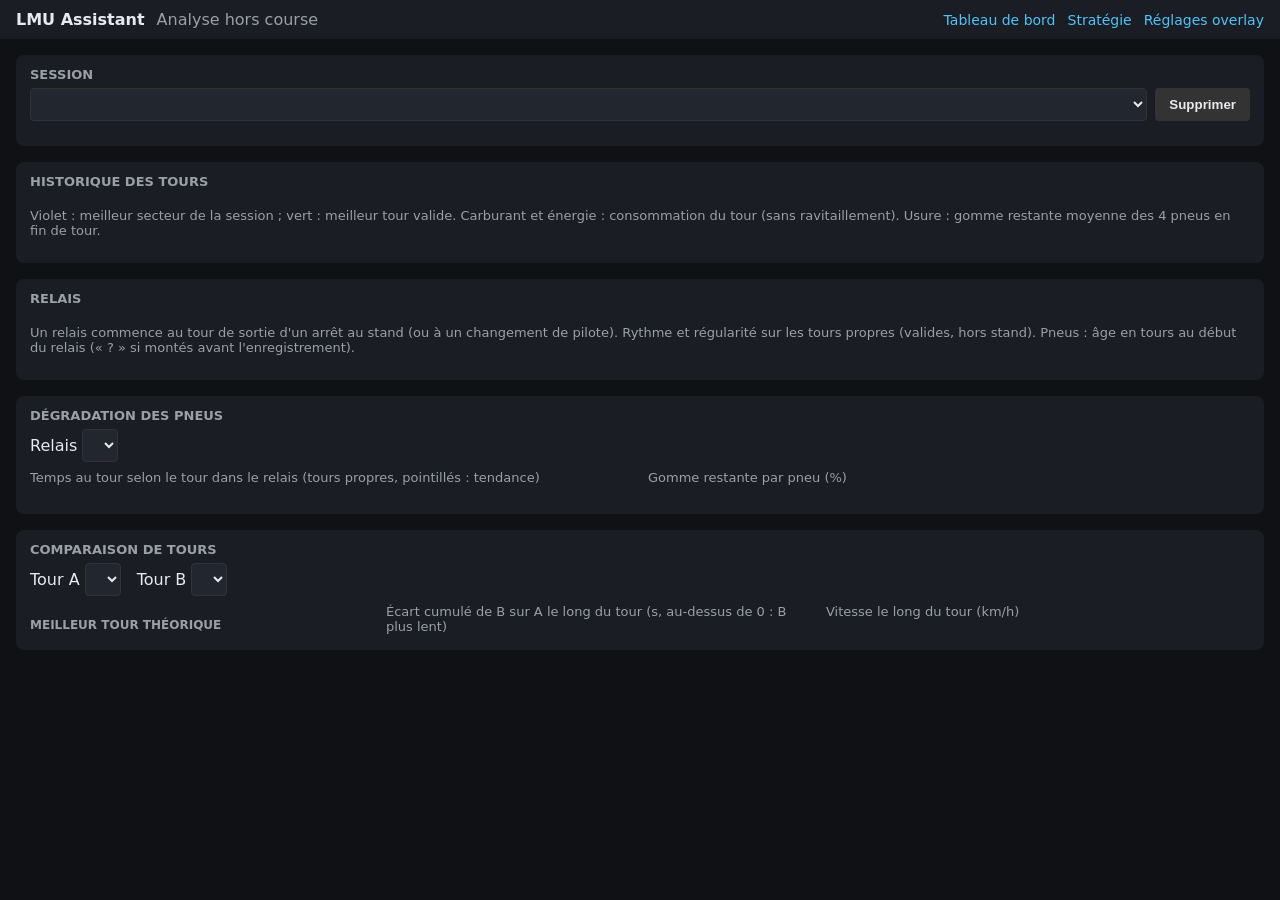
==== web/analyse.html @ f2351f4b "Merge pull request #20 from Lipstone/claude/project-thread-6t1g2f F24 : planificateur de stratégie" ====
<!doctype html>
<html lang="fr">
<head>
  <meta charset="utf-8">
  <meta name="viewport" content="width=device-width, initial-scale=1">
  <title>LMU Assistant : analyse</title>
  <link rel="stylesheet" href="style.css">
</head>
<body>
  <header class="topbar">
    <a href="./" class="brand">LMU Assistant</a>
    <span class="nav-current">Analyse hors course</span>
    <a href="./" class="nav-link">Tableau de bord</a>
    <a href="strategie.html">Stratégie</a>
    <a href="settings.html">Réglages overlay</a>
  </header>

  <main class="analyse">
    <section class="widget">
      <h2>Session</h2>
      <div class="session-pick">
        <select id="sessions"></select>
        <button id="delete" class="secondary" title="Supprimer cette session de l'historique">Supprimer</button>
      </div>
      <p class="hint" id="session-info"></p>
    </section>

    <section class="widget" id="laps-section">
      <h2>Historique des tours</h2>
      <div class="table-wrap"><table class="data" id="laps"></table></div>
      <p class="hint">Violet : meilleur secteur de la session ; vert : meilleur tour valide. Carburant et énergie : consommation du tour (sans ravitaillement). Usure : gomme restante moyenne des 4 pneus en fin de tour.</p>
    </section>

    <section class="widget" id="stints-section">
      <h2>Relais</h2>
      <div class="table-wrap"><table class="data" id="stints"></table></div>
      <p class="hint">Un relais commence au tour de sortie d'un arrêt au stand (ou à un changement de pilote). Rythme et régularité sur les tours propres (valides, hors stand). Pneus : âge en tours au début du relais (« ? » si montés avant l'enregistrement).</p>
    </section>

    <section class="widget" id="deg-section">
      <h2>Dégradation des pneus</h2>
      <div class="chart-pick"><label>Relais <select id="deg-stint"></select></label></div>
      <div class="charts">
        <figure><figcaption>Temps au tour selon le tour dans le relais (tours propres, pointillés : tendance)</figcaption><div class="chart" id="deg-times"></div></figure>
        <figure><figcaption>Gomme restante par pneu (%)</figcaption><div class="chart" id="deg-wear"></div></figure>
      </div>
      <p class="hint" id="deg-summary"></p>
    </section>

    <section class="widget" id="compare-section">
      <h2>Comparaison de tours</h2>
      <div class="chart-pick">
        <label>Tour A <select id="cmp-a"></select></label>
        <label>Tour B <select id="cmp-b"></select></label>
      </div>
      <div class="compare-grid">
        <div>
          <table class="data" id="cmp-sectors"></table>
          <h3 class="sub">Meilleur tour théorique</h3>
          <table class="data" id="cmp-theory"></table>
        </div>
        <figure><figcaption>Écart cumulé de B sur A le long du tour (s, au-dessus de 0 : B plus lent)</figcaption><div class="chart" id="cmp-delta"></div></figure>
        <figure><figcaption>Vitesse le long du tour (km/h)</figcaption><div class="chart" id="cmp-speed"></div></figure>
      </div>
    </section>
  </main>

  <script src="analyse.js"></script>
</body>
</html>
---- web/style.css ----
:root {
  --bg: #0f1115;
  --panel: #1a1d24;
  --text: #e8eaed;
  --muted: #9aa0a6;
  --accent: #4fc3f7;
  --ok: #66bb6a;
  --warn: #ffb74d;
  --bad: #ef5350;
}
* { box-sizing: border-box; }
body { margin: 0; font-family: system-ui, sans-serif; background: var(--bg); color: var(--text); }
.topbar { display: flex; gap: 12px; align-items: center; padding: 10px 16px; background: var(--panel); }
.status { font-size: 12px; padding: 2px 8px; border-radius: 10px; background: var(--warn); color: #000; }
.status.on { background: var(--ok); }
[hidden] { display: none !important; }
.topbar { flex-wrap: wrap; }
.topbar a { color: var(--text); text-decoration: none; }
.topbar .nav-link { margin-left: auto; font-size: 14px; color: var(--accent); }
.topbar .nav-link ~ a { font-size: 14px; color: var(--accent); }
.nav-current { color: var(--muted); }
.widgets { display: grid; grid-template-columns: repeat(auto-fill, minmax(220px, 1fr)); gap: 12px; padding: 16px; }
.widget { background: var(--panel); border-radius: 8px; padding: 12px 14px; }
.widget h2 { margin: 0 0 6px; font-size: 13px; font-weight: 600; color: var(--muted); text-transform: uppercase; }
.big { font-size: 32px; font-variant-numeric: tabular-nums; }
dl { display: grid; grid-template-columns: auto 1fr; gap: 2px 10px; margin: 8px 0 0; font-variant-numeric: tabular-nums; }
dt { color: var(--muted); }
dd { margin: 0; text-align: right; }
dt, dd { white-space: nowrap; }
.bar { height: 6px; background: #333; border-radius: 3px; margin-top: 8px; overflow: hidden; }
.bar > div { height: 100%; width: 0; background: var(--accent); }
.bar > div.alert { background: var(--warn); }
dd.alert { color: var(--warn); font-weight: 600; }
dd.good { color: var(--ok); }
.faster { color: var(--ok); }
.slower { color: var(--bad); }
.big.delta { font-size: 40px; font-weight: 600; text-align: center; }
.delta-bar { position: relative; height: 6px; background: #333; border-radius: 3px; margin-top: 6px; overflow: hidden; }
.delta-bar::after { content: ""; position: absolute; left: 50%; top: 0; bottom: 0; width: 1px; background: var(--muted); }
.delta-bar > div { position: absolute; top: 0; bottom: 0; left: 50%; width: 0; }
.delta-bar > div.faster { background: var(--ok); }
.delta-bar > div.slower { background: var(--bad); }
.laps { width: 100%; border-collapse: collapse; margin-top: 8px; font-variant-numeric: tabular-nums; font-size: 13px; }
.laps td { padding: 1px 0; border-top: 1px solid #2a2e36; white-space: nowrap; }
.laps td:nth-child(1) { color: var(--muted); }
.laps td:nth-child(2) { text-align: center; }
.laps td:nth-child(3) { text-align: right; color: var(--muted); }
.laps td.faster { color: var(--ok); }
.laps tr.excluded td:nth-child(2) { color: var(--muted); text-decoration: line-through; }
.tyres { display: grid; grid-template-columns: 1fr 1fr; gap: 6px; font-variant-numeric: tabular-nums; }
.tyre { background: #22262e; border-radius: 4px; padding: 4px 6px; }
.wheel-name { display: block; font-size: 11px; color: var(--muted); }
.tyre.right .wheel-name { text-align: right; }
.temps { display: grid; grid-template-columns: repeat(3, 1fr); gap: 2px; font-size: 16px; text-align: center; }
.temps span { border-radius: 3px; padding: 2px 0; color: #000; font-weight: 600; }
.temps .cold { background: #4fc3f7; }
.temps .ideal { background: var(--ok); }
.temps .warm { background: var(--warn); }
.temps .hot { background: var(--bad); }
.tyre-info { display: flex; justify-content: space-between; margin-top: 3px; font-size: 13px; }
.tyre-info .alert { color: var(--warn); font-weight: 600; }

.brakes { display: grid; grid-template-columns: 1fr 1fr; gap: 6px; font-variant-numeric: tabular-nums; }
.brake { background: #22262e; border-radius: 4px; padding: 4px 6px; display: flex; flex-direction: column; }
.brake.right { align-items: flex-end; }
.brake-temp { font-size: 22px; font-weight: 600; }
.brake-temp.cold { color: #4fc3f7; }
.brake-temp.ideal { color: var(--ok); }
.brake-temp.warm { color: var(--warn); }
.brake-temp.hot { color: var(--bad); }
.brake-peak { font-size: 12px; color: var(--muted); }
.brake-alert { margin-top: 6px; padding: 3px 6px; border-radius: 4px; background: var(--bad); color: #fff; font-weight: 600;
  font-size: 13px; text-align: center; animation: blink 1s steps(2, start) infinite; }
@keyframes blink { to { visibility: hidden; } }

.relative { width: 100%; border-collapse: collapse; font-variant-numeric: tabular-nums; font-size: 14px; }
.relative td { padding: 2px 3px; white-space: nowrap; border-top: 1px solid #2a2e36; }
.relative tr:first-child td { border-top: 0; }
.relative .class-pos { display: inline-block; min-width: 30px; padding: 0 3px; border-radius: 3px; color: #fff;
  font-size: 12px; font-weight: 600; text-align: center; }
.relative .num { color: var(--muted); font-size: 12px; }
.relative .driver { max-width: 130px; overflow: hidden; text-overflow: ellipsis; width: 100%; }
.relative .gap, .relative .laps-diff { text-align: right; }
.relative .laps-diff { font-size: 12px; font-weight: 600; }
.relative tr.me td { background: #2c3340; font-weight: 600; }
.relative tr.lap-up .driver, .relative tr.lap-up .laps-diff { color: var(--warn); }
.relative tr.lap-down .driver, .relative tr.lap-down .laps-diff { color: var(--accent); }
.relative tr.other-class .driver { opacity: 0.75; }
.standings { width: 100%; border-collapse: collapse; font-variant-numeric: tabular-nums; font-size: 13px; }
.standings td { padding: 1px 3px; white-space: nowrap; }
.standings .class-head td { padding-top: 5px; font-size: 12px; font-weight: 600; color: var(--muted); text-transform: uppercase; }
.standings tr.class-head:first-child td { padding-top: 0; }
.standings .class-dot { display: inline-block; width: 8px; height: 8px; border-radius: 2px; margin-right: 5px; }
.standings .muted { font-weight: 400; }
.standings .cpos { color: var(--muted); }
.standings .num { color: var(--muted); font-size: 12px; }
.standings .driver { max-width: 120px; overflow: hidden; text-overflow: ellipsis; width: 100%; }
.standings .gap, .standings .last { text-align: right; }
.standings .last { color: var(--muted); font-size: 12px; }
.standings tr.me td { background: #2c3340; font-weight: 600; }
.standings tr.skip td { text-align: center; color: var(--muted); line-height: 8px; font-size: 11px; }
.pit-sub { font-size: 12px; color: var(--muted); }
.big.alert { color: var(--warn); }
.relative .pit, .standings .pit { font-size: 10px; padding: 0 3px; border-radius: 3px; background: var(--muted); color: #000; font-weight: 600; }

.flag { margin-top: 6px; padding: 3px 6px; border-radius: 4px; font-weight: 600; font-size: 13px; text-align: center; background: #333; }
.flag.green { background: var(--ok); color: #000; }
.flag.yellow, .flag.fcy { background: #fdd835; color: #000; }
.flag.fcy { animation: blink 1s steps(2, start) infinite; }
.flag.blue { background: #1e88e5; color: #fff; }
.flag.red { background: var(--bad); color: #fff; }
.flag.checkered { background: repeating-conic-gradient(#fff 0 25%, #000 0 50%) 0 0 / 12px 12px; color: #000; text-shadow: 0 0 3px #fff, 0 0 3px #fff; }

.car-damage { display: grid; grid-template-columns: 1fr 2fr 1fr; grid-template-rows: 22px 34px 22px; gap: 3px; width: 140px; margin: 2px auto 0; }
.car-damage .zone { border-radius: 3px; background: #3a3f48; }
.car-damage .zone.z1 { background: var(--warn); }
.car-damage .zone.z2 { background: var(--bad); }
.car-damage .zone-center { display: flex; align-items: center; justify-content: center; font-weight: 600; font-variant-numeric: tabular-nums; }
.car-damage .zone-center.hit { color: var(--warn); }

.inputs { display: flex; gap: 8px; align-items: stretch; }
.inputs canvas { flex: 1; min-width: 0; width: 100%; height: 70px; background: #22262e; border-radius: 4px; }
.pedals { display: flex; gap: 4px; }
.pedal { display: flex; flex-direction: column; align-items: center; width: 22px; font-size: 11px; color: var(--muted); font-variant-numeric: tabular-nums; }
.pedal-bar { position: relative; flex: 1; width: 12px; background: #333; border-radius: 3px; overflow: hidden; }
.pedal-bar > div { position: absolute; bottom: 0; left: 0; right: 0; height: 0; }
.pedal-bar .thr { background: var(--ok); }
.pedal-bar .brk { background: var(--bad); }
.pedal-bar .clu { background: var(--accent); }
.steer-row { display: flex; gap: 6px; align-items: center; margin-top: 6px; font-size: 13px; font-variant-numeric: tabular-nums; }
.steer { position: relative; flex: 1; height: 8px; background: #333; border-radius: 4px; overflow: hidden; }
.steer::after { content: ""; position: absolute; left: 50%; top: 0; bottom: 0; width: 1px; background: var(--muted); }
.steer > div { position: absolute; top: 0; bottom: 0; left: 50%; width: 0; background: #fdd835; }
#inp-steer-v { min-width: 42px; text-align: right; }
.aid { font-size: 11px; font-weight: 600; padding: 0 4px; border-radius: 3px; background: #333; color: var(--muted); }
.aid.on { background: #fdd835; color: #000; }

/* Mode overlay : fond transparent, widgets compacts et semi-opaques */
body.overlay { background: transparent; overflow: hidden; }
body.overlay .topbar { display: none; }
body.overlay .widgets { display: block; position: relative; width: 100vw; height: 100vh; padding: 0; overflow: hidden; }
body.overlay .widget { position: absolute; left: 0; top: 0; width: 180px; transform-origin: top left; background: rgba(15, 17, 21, var(--bg-alpha, 0.75)); padding: 8px 10px; }
body.overlay .big { font-size: 24px; }
body.overlay dl { font-size: 14px; }
body.overlay .widget[data-widget="fuel"], body.overlay .widget[data-widget="delta"], body.overlay .widget[data-widget="brakes"] { width: 200px; }
body.overlay .widget[data-widget="lap"], body.overlay .widget[data-widget="tyres"] { width: 220px; }
body.overlay .widget[data-widget="pit"] { width: 250px; }
body.overlay .widget[data-widget="session"], body.overlay .widget[data-widget="damage"] { width: 230px; }
body.overlay .widget[data-widget="stint"] { width: 240px; }
body.overlay .widget[data-widget="relative"], body.overlay .widget[data-widget="standings"], body.overlay .widget[data-widget="inputs"] { width: 300px; }
body.overlay .big.delta { font-size: 34px; } /* plus de lignes et des valeurs plus longues */

/* Mode placement (fenêtre d'un widget) : cadre, curseur de déplacement, poignée d'agrandissement */
.grip { display: none; }
body.placing .widget { outline: 2px dashed var(--accent); outline-offset: -2px; cursor: move; user-select: none; }
body.placing .grip { display: block; position: absolute; right: 0; bottom: 0; width: 16px; height: 16px; cursor: nwse-resize;
  background: linear-gradient(135deg, transparent 50%, var(--accent) 50%); border-bottom-right-radius: 8px; touch-action: none; }

/* Page de réglages */
.settings { max-width: 900px; padding: 16px; display: grid; gap: 16px; }
.settings .widget table { width: 100%; border-collapse: collapse; }
.settings th { text-align: left; color: var(--muted); font-weight: 500; font-size: 13px; padding: 4px; }
.settings td { padding: 4px; }
.settings input[type="number"], .settings input[type="text"], .settings select { width: 100%; max-width: 110px; background: #22262e; color: var(--text); border: 1px solid #333; border-radius: 4px; padding: 4px 6px; }
.settings select { width: auto; max-width: none; }
.settings input#inputs-trace, .settings input#laptime-avg-laps, .settings input#tyre-temp-min, .settings input#tyre-temp-max, .settings input#brake-overheat, .settings input#pit-loss { width: 70px; }
.settings label { display: inline-flex; gap: 6px; align-items: center; margin: 4px 16px 4px 0; }
.settings button { background: var(--accent); color: #000; border: 0; border-radius: 4px; padding: 8px 16px; font-weight: 600; cursor: pointer; }
.settings .actions { display: flex; gap: 12px; align-items: center; }
.settings .hint { color: var(--muted); font-size: 13px; margin: 6px 0 0; }
.settings .error { color: var(--warn); }
.preview-wrap { overflow: auto; }
.preview-box { overflow: hidden; margin-top: 8px; }
.preview { transform-origin: top left; display: block; border: 1px dashed #555; background: repeating-conic-gradient(#2a2e36 0 25%, #20232a 0 50%) 0 0 / 20px 20px; }

/* Page Analyse (hors course) */
.analyse { padding: 16px; display: grid; gap: 16px; max-width: 1400px; }
.session-pick { display: flex; gap: 8px; flex-wrap: wrap; }
.session-pick select { flex: 1; min-width: 0; max-width: 100%; }
.analyse select, .analyse input { background: #22262e; color: var(--text); border: 1px solid #333; border-radius: 4px; padding: 5px 7px; font: inherit; }
.analyse button { background: var(--accent); color: #000; border: 0; border-radius: 4px; padding: 6px 14px; font-weight: 600; cursor: pointer; }
.analyse button.secondary { background: #333; color: var(--text); }
.analyse button:disabled { opacity: 0.5; cursor: default; }
.table-wrap { overflow-x: auto; }
.data { width: 100%; border-collapse: collapse; font-variant-numeric: tabular-nums; font-size: 13px; }
.data th { text-align: right; color: var(--muted); font-weight: 500; padding: 4px 6px; border-bottom: 1px solid #333; white-space: nowrap; }
.data td { text-align: right; padding: 3px 6px; border-top: 1px solid #2a2e36; white-space: nowrap; }
.data th:first-child, .data td:first-child { text-align: left; }
.data td.purple { color: #ce93d8; font-weight: 600; }
.data td.faster { color: var(--ok); font-weight: 600; }
.data tr.excluded td { color: var(--muted); }
.data td.muted { color: var(--muted); text-align: left; }
.data .tags { text-align: left; }
.data .tags span { display: inline-block; margin-right: 3px; padding: 0 4px; border-radius: 3px; background: #333; color: var(--text); font-size: 11px; }
.topbar .brand { font-weight: 700; }
.data i.dot, .legend i, .tip i { display: inline-block; width: 9px; height: 9px; border-radius: 2px; margin-right: 5px; }
.charts { display: grid; grid-template-columns: repeat(auto-fit, minmax(340px, 1fr)); gap: 16px; }
.charts figure { margin: 0; min-width: 0; }
.charts figcaption { color: var(--muted); font-size: 13px; margin-bottom: 4px; }
.chart svg { display: block; width: 100%; height: auto; }
.chart .grid { stroke: #2a2e36; stroke-width: 1; }
.chart .tick { fill: var(--muted); font-size: 11px; font-variant-numeric: tabular-nums; }
.chart .cross { stroke: var(--muted); stroke-width: 1; }
.chart .tip { position: absolute; pointer-events: none; background: #0f1115; border: 1px solid #333; border-radius: 4px; padding: 5px 8px; font-size: 12px; white-space: nowrap; font-variant-numeric: tabular-nums; }
.chart .tip span { float: right; margin-left: 12px; }
.legend { display: flex; flex-wrap: wrap; gap: 4px 14px; font-size: 12px; color: var(--muted); margin-top: 4px; }
.chart-pick { margin-bottom: 8px; display: flex; gap: 16px; flex-wrap: wrap; }
.compare-grid { display: grid; grid-template-columns: minmax(260px, 340px) 1fr 1fr; gap: 16px; align-items: start; }
.compare-grid figure { margin: 0; min-width: 0; }
.compare-grid figcaption { color: var(--muted); font-size: 13px; margin-bottom: 4px; }
@media (max-width: 1100px) { .compare-grid { grid-template-columns: 1fr; } }
.sub { margin: 14px 0 4px; font-size: 12px; font-weight: 600; color: var(--muted); text-transform: uppercase; }
.data td.slower { color: var(--bad); }

/* Page Stratégie (F24) */
.strategy-form { display: grid; grid-template-columns: repeat(auto-fit, minmax(300px, 1fr)); gap: 12px; }
.strategy-form fieldset { border: 1px solid #2a2e36; border-radius: 6px; margin: 0; padding: 8px 12px; display: flex; flex-direction: column; gap: 6px; }
.strategy-form legend { color: var(--muted); font-size: 12px; text-transform: uppercase; padding: 0 4px; }
.strategy-form label { display: flex; gap: 6px; align-items: center; flex-wrap: wrap; }
.strategy-form input[type="number"] { width: 80px; }
.strategy-form .actions { grid-column: 1 / -1; display: flex; gap: 12px; align-items: center; flex-wrap: wrap; }
.analyse .error { color: var(--warn); }
.scenarios { display: grid; grid-template-columns: repeat(auto-fit, minmax(240px, 1fr)); gap: 12px; }
.scenario { text-align: left; background: #22262e !important; color: var(--text) !important; border: 2px solid transparent !important;
  border-radius: 8px !important; padding: 10px 12px !important; font-weight: 400 !important; cursor: pointer; }
.scenario.selected { border-color: var(--accent) !important; }
.scenario h3 { margin: 0; font-size: 15px; }
.scenario .hint { margin: 2px 0 6px; }
.badge { font-size: 11px; padding: 1px 6px; border-radius: 3px; background: var(--ok); color: #000; vertical-align: middle; }

/* Page Connexion (tablette / téléphone) */
.connect { display: grid; grid-template-columns: repeat(auto-fit, minmax(260px, 1fr)); gap: 12px; padding: 16px; max-width: 760px; margin: 0 auto; }
.qr { display: block; width: 100%; max-width: 280px; height: auto; aspect-ratio: 1; margin: 8px auto; background: #fff; border-radius: 6px; }
.urls { list-style: none; padding: 0; margin: 8px 0; font-size: 18px; word-break: break-all; }
.urls li { padding: 6px 8px; border-radius: 4px; }
.urls li.selected { background: #22262e; }
.urls a { color: var(--accent); }
.hint { color: var(--muted); font-size: 13px; }

/* Téléphone : marges et chiffres un peu plus compacts */
@media (max-width: 480px) {
  .topbar { padding: 8px 12px; gap: 8px; }
  .widgets { grid-template-columns: repeat(auto-fill, minmax(150px, 1fr)); gap: 8px; padding: 8px; }
  .big { font-size: 26px; }
}
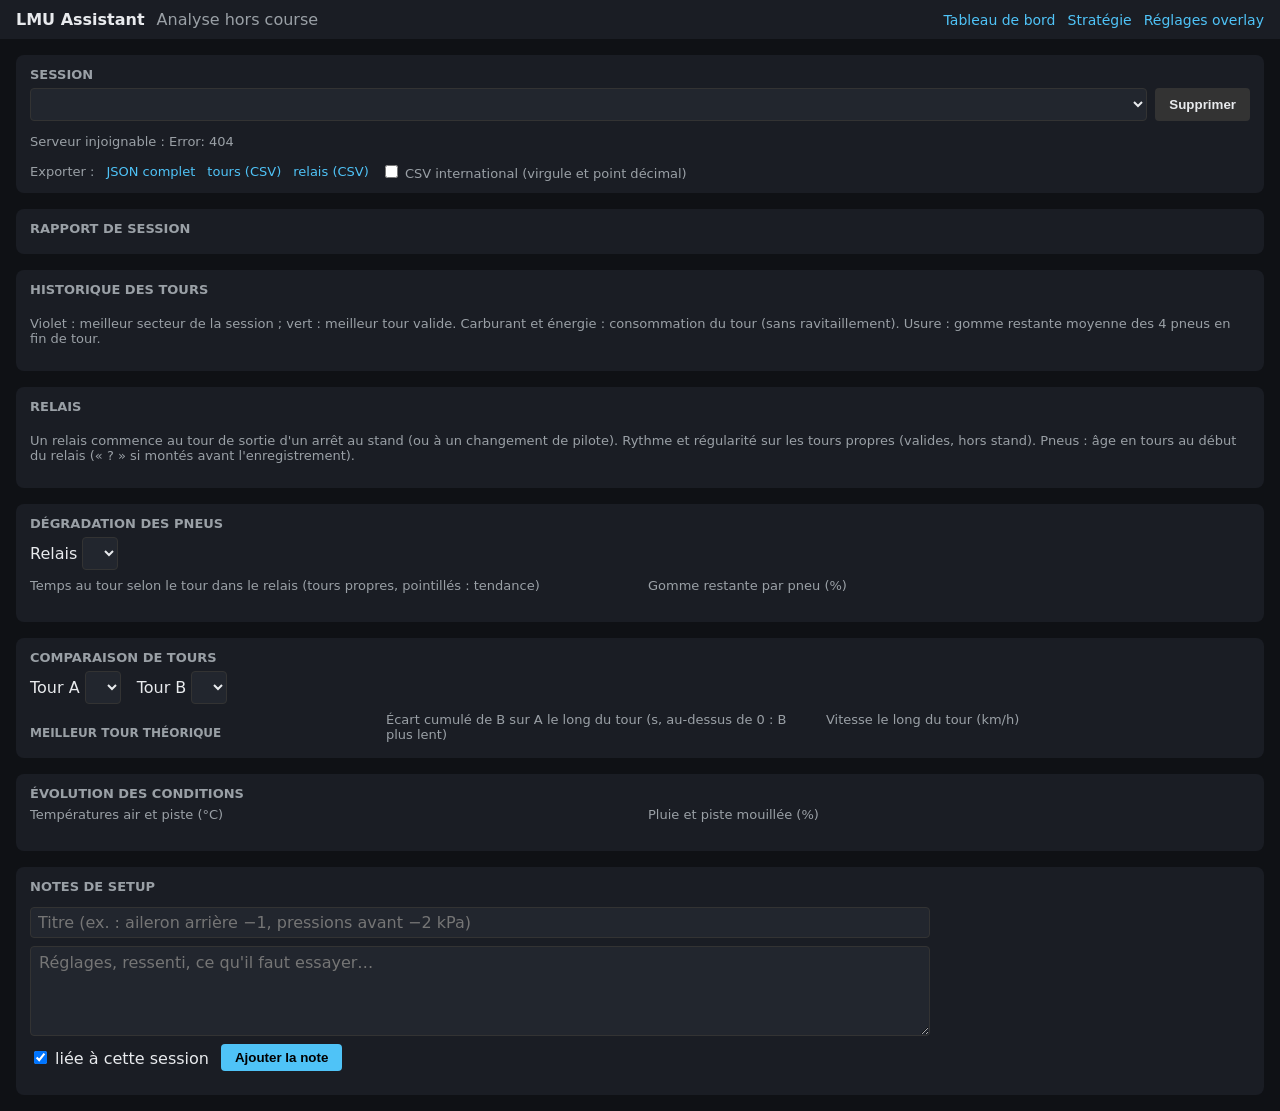
==== commit 73cc9256: "Merge pull request #21 from Lipstone/claude/project-thread-6t1g2f F25–F28 : rapport de session, note" ====
--- a/web/analyse.html
+++ b/web/analyse.html
@@ -23,6 +23,17 @@
         <button id="delete" class="secondary" title="Supprimer cette session de l'historique">Supprimer</button>
       </div>
       <p class="hint" id="session-info"></p>
+      <div class="exports" id="exports">Exporter :
+        <a id="exp-json" download>JSON complet</a>
+        <a id="exp-laps" download>tours (CSV)</a>
+        <a id="exp-stints" download>relais (CSV)</a>
+        <label><input type="checkbox" id="exp-intl"> CSV international (virgule et point décimal)</label>
+      </div>
+    </section>
+
+    <section class="widget" id="report-section">
+      <h2>Rapport de session</h2>
+      <div class="report" id="report"></div>
     </section>
 
     <section class="widget" id="laps-section">
@@ -63,6 +74,31 @@
         <figure><figcaption>Vitesse le long du tour (km/h)</figcaption><div class="chart" id="cmp-speed"></div></figure>
       </div>
     </section>
+
+    <section class="widget" id="conditions-section">
+      <h2>Évolution des conditions</h2>
+      <div class="charts">
+        <figure><figcaption>Températures air et piste (°C)</figcaption><div class="chart" id="cond-temps"></div></figure>
+        <figure><figcaption>Pluie et piste mouillée (%)</figcaption><div class="chart" id="cond-wet"></div></figure>
+      </div>
+      <p class="hint" id="cond-summary"></p>
+    </section>
+
+    <section class="widget" id="notes-section">
+      <h2>Notes de setup</h2>
+      <p class="hint" id="notes-scope"></p>
+      <form id="note-form" class="note-form">
+        <input type="hidden" id="note-id">
+        <input type="text" id="note-title" placeholder="Titre (ex. : aileron arrière −1, pressions avant −2 kPa)" maxlength="200">
+        <textarea id="note-text" rows="4" placeholder="Réglages, ressenti, ce qu'il faut essayer…" maxlength="20000"></textarea>
+        <div class="actions">
+          <label><input type="checkbox" id="note-session" checked> liée à cette session</label>
+          <button type="submit" id="note-save">Ajouter la note</button>
+          <button type="button" id="note-cancel" class="secondary" hidden>Annuler</button>
+        </div>
+      </form>
+      <div id="notes"></div>
+    </section>
   </main>
 
   <script src="analyse.js"></script>
--- a/web/style.css
+++ b/web/style.css
@@ -212,6 +212,25 @@
 .sub { margin: 14px 0 4px; font-size: 12px; font-weight: 600; color: var(--muted); text-transform: uppercase; }
 .data td.slower { color: var(--bad); }
 
+.exports { font-size: 13px; color: var(--muted); display: flex; gap: 12px; flex-wrap: wrap; align-items: center; }
+.exports a { color: var(--accent); }
+.report { display: grid; grid-template-columns: repeat(auto-fill, minmax(220px, 1fr)); gap: 12px; }
+.report-card { background: #22262e; border-radius: 6px; padding: 8px 12px; }
+.report-card h3 { margin: 0; font-size: 12px; color: var(--muted); text-transform: uppercase; font-weight: 600; }
+.report-card { min-width: 0; }
+.report-card .big { font-size: 26px; }
+.report-card dl { font-size: 13px; gap: 2px 8px; }
+.report-card dt, .report-card dd { white-space: normal; }
+.note-form { display: grid; gap: 8px; max-width: 900px; margin-bottom: 12px; }
+.note-form .actions { display: flex; gap: 12px; align-items: center; flex-wrap: wrap; }
+.analyse textarea { background: #22262e; color: var(--text); border: 1px solid #333; border-radius: 4px; padding: 6px 8px; font: inherit; resize: vertical; }
+.note { border-top: 1px solid #2a2e36; padding: 8px 0; max-width: 900px; }
+.note.this { border-left: 3px solid var(--accent); padding-left: 10px; }
+.note header { display: flex; gap: 8px; align-items: baseline; flex-wrap: wrap; }
+.note .note-actions { margin-left: auto; display: flex; gap: 6px; }
+.note .note-actions button { padding: 2px 8px; font-size: 12px; }
+.note p { margin: 4px 0 0; white-space: normal; }
+
 /* Page Stratégie (F24) */
 .strategy-form { display: grid; grid-template-columns: repeat(auto-fit, minmax(300px, 1fr)); gap: 12px; }
 .strategy-form fieldset { border: 1px solid #2a2e36; border-radius: 6px; margin: 0; padding: 8px 12px; display: flex; flex-direction: column; gap: 6px; }
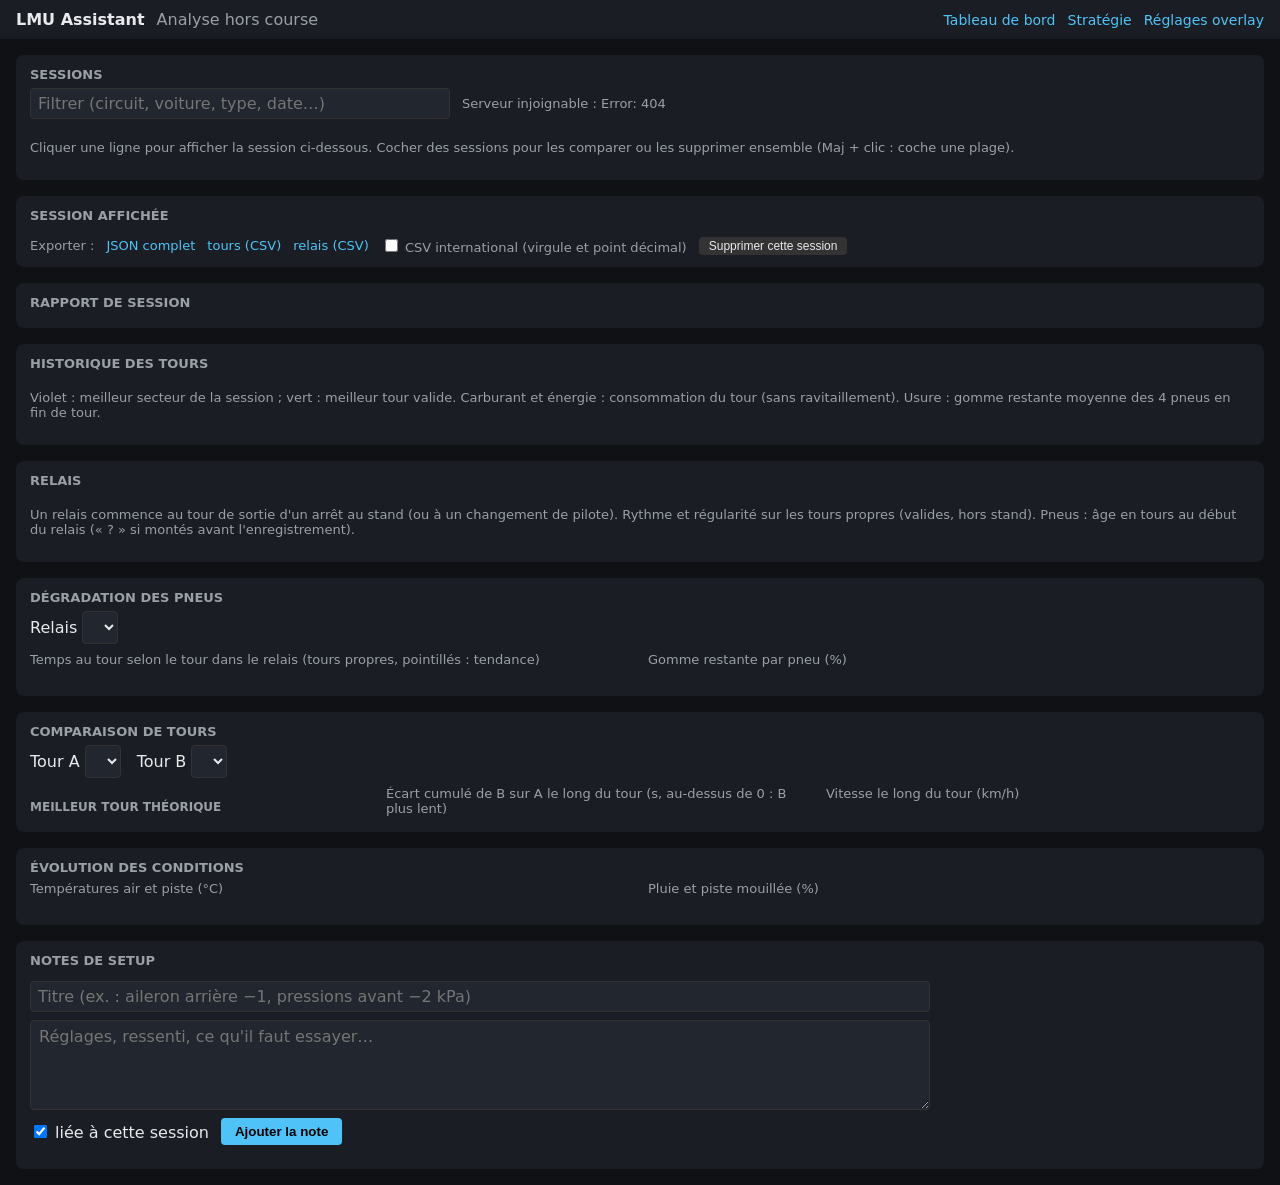
==== commit a785ca0a: "Analyse : liste des sessions avec sélection multiple, suppression groupée et comparaison de sessions" ====
--- a/web/analyse.html
+++ b/web/analyse.html
@@ -17,17 +17,40 @@
 
   <main class="analyse">
     <section class="widget">
-      <h2>Session</h2>
-      <div class="session-pick">
-        <select id="sessions"></select>
-        <button id="delete" class="secondary" title="Supprimer cette session de l'historique">Supprimer</button>
+      <h2>Sessions</h2>
+      <div class="session-tools">
+        <input type="search" id="session-filter" placeholder="Filtrer (circuit, voiture, type, date…)">
+        <span class="hint" id="session-count"></span>
       </div>
+      <div class="session-bar" id="session-bar" hidden>
+        <span id="sel-count"></span>
+        <button id="compare-btn" title="Comparer les sessions cochées (2 à 8)">Comparer</button>
+        <button id="delete-btn" class="danger">Supprimer</button>
+        <button id="clear-btn" class="secondary">Tout décocher</button>
+      </div>
+      <div class="table-wrap session-list"><table class="data sessions" id="sessions"></table></div>
+      <p class="hint">Cliquer une ligne pour afficher la session ci-dessous. Cocher des sessions pour les comparer ou les supprimer ensemble (Maj + clic : coche une plage).</p>
+    </section>
+
+    <section class="widget" id="sessions-compare-section" hidden>
+      <h2>Comparaison de sessions <button id="compare-close" class="secondary small">Fermer</button></h2>
+      <div class="table-wrap"><table class="data" id="scmp-table"></table></div>
+      <p class="hint">Vert : meilleure valeur de la ligne. Écarts du meilleur tour par rapport à la session de référence (★, meilleur tour le plus rapide).</p>
+      <div class="charts">
+        <figure><figcaption>Temps au tour des tours propres, par session</figcaption><div class="chart" id="scmp-laps"></div></figure>
+        <figure><figcaption>Meilleur tour : écart cumulé sur la référence le long du tour (s, au-dessus de 0 : plus lent)</figcaption><div class="chart" id="scmp-delta"></div></figure>
+      </div>
+    </section>
+
+    <section class="widget" id="current-section">
+      <h2 id="current-title">Session affichée</h2>
       <p class="hint" id="session-info"></p>
       <div class="exports" id="exports">Exporter :
         <a id="exp-json" download>JSON complet</a>
         <a id="exp-laps" download>tours (CSV)</a>
         <a id="exp-stints" download>relais (CSV)</a>
         <label><input type="checkbox" id="exp-intl"> CSV international (virgule et point décimal)</label>
+        <button id="delete" class="secondary small" title="Supprimer cette session de l'historique">Supprimer cette session</button>
       </div>
     </section>
 
--- a/web/style.css
+++ b/web/style.css
@@ -20,13 +20,13 @@
 .topbar .nav-link ~ a { font-size: 14px; color: var(--accent); }
 .nav-current { color: var(--muted); }
 .widgets { display: grid; grid-template-columns: repeat(auto-fill, minmax(220px, 1fr)); gap: 12px; padding: 16px; }
-.widget { background: var(--panel); border-radius: 8px; padding: 12px 14px; }
+.widget { background: var(--panel); border-radius: 8px; padding: 12px 14px; min-width: 0; }
 .widget h2 { margin: 0 0 6px; font-size: 13px; font-weight: 600; color: var(--muted); text-transform: uppercase; }
 .big { font-size: 32px; font-variant-numeric: tabular-nums; }
-dl { display: grid; grid-template-columns: auto 1fr; gap: 2px 10px; margin: 8px 0 0; font-variant-numeric: tabular-nums; }
+dl { display: grid; grid-template-columns: auto minmax(0, 1fr); gap: 2px 10px; margin: 8px 0 0; font-variant-numeric: tabular-nums; }
 dt { color: var(--muted); }
-dd { margin: 0; text-align: right; }
-dt, dd { white-space: nowrap; }
+dd { margin: 0; text-align: right; overflow-wrap: break-word; } /* carte étroite : la valeur passe à la ligne au lieu de déborder */
+dt { white-space: nowrap; }
 .bar { height: 6px; background: #333; border-radius: 3px; margin-top: 8px; overflow: hidden; }
 .bar > div { height: 100%; width: 0; background: var(--accent); }
 .bar > div.alert { background: var(--warn); }
@@ -47,20 +47,21 @@
 .laps td:nth-child(3) { text-align: right; color: var(--muted); }
 .laps td.faster { color: var(--ok); }
 .laps tr.excluded td:nth-child(2) { color: var(--muted); text-decoration: line-through; }
-.tyres { display: grid; grid-template-columns: 1fr 1fr; gap: 6px; font-variant-numeric: tabular-nums; }
+.tyres { display: grid; grid-template-columns: repeat(2, minmax(0, 1fr)); gap: 6px; font-variant-numeric: tabular-nums; }
 .tyre { background: #22262e; border-radius: 4px; padding: 4px 6px; }
 .wheel-name { display: block; font-size: 11px; color: var(--muted); }
 .tyre.right .wheel-name { text-align: right; }
-.temps { display: grid; grid-template-columns: repeat(3, 1fr); gap: 2px; font-size: 16px; text-align: center; }
+.temps { display: grid; grid-template-columns: repeat(3, minmax(0, 1fr)); gap: 2px; font-size: 16px; text-align: center; }
 .temps span { border-radius: 3px; padding: 2px 0; color: #000; font-weight: 600; }
 .temps .cold { background: #4fc3f7; }
 .temps .ideal { background: var(--ok); }
 .temps .warm { background: var(--warn); }
 .temps .hot { background: var(--bad); }
-.tyre-info { display: flex; justify-content: space-between; margin-top: 3px; font-size: 13px; }
+.temps .none { background: #3a3f48; color: var(--muted); }
+.tyre-info { display: flex; justify-content: space-between; gap: 4px; margin-top: 3px; font-size: 13px; white-space: nowrap; }
 .tyre-info .alert { color: var(--warn); font-weight: 600; }
 
-.brakes { display: grid; grid-template-columns: 1fr 1fr; gap: 6px; font-variant-numeric: tabular-nums; }
+.brakes { display: grid; grid-template-columns: repeat(2, minmax(0, 1fr)); gap: 6px; font-variant-numeric: tabular-nums; }
 .brake { background: #22262e; border-radius: 4px; padding: 4px 6px; display: flex; flex-direction: column; }
 .brake.right { align-items: flex-end; }
 .brake-temp { font-size: 22px; font-weight: 600; }
@@ -79,7 +80,7 @@
 .relative .class-pos { display: inline-block; min-width: 30px; padding: 0 3px; border-radius: 3px; color: #fff;
   font-size: 12px; font-weight: 600; text-align: center; }
 .relative .num { color: var(--muted); font-size: 12px; }
-.relative .driver { max-width: 130px; overflow: hidden; text-overflow: ellipsis; width: 100%; }
+.relative .driver { max-width: 0; width: 100%; } /* colonne = place restante, nom tronqué */
 .relative .gap, .relative .laps-diff { text-align: right; }
 .relative .laps-diff { font-size: 12px; font-weight: 600; }
 .relative tr.me td { background: #2c3340; font-weight: 600; }
@@ -94,13 +95,21 @@
 .standings .muted { font-weight: 400; }
 .standings .cpos { color: var(--muted); }
 .standings .num { color: var(--muted); font-size: 12px; }
-.standings .driver { max-width: 120px; overflow: hidden; text-overflow: ellipsis; width: 100%; }
+.standings .driver { max-width: 0; width: 100%; }
+/* nom tronqué, badge STAND toujours entier */
+:is(.relative, .standings) .drv { display: flex; align-items: center; gap: 4px; min-width: 0; }
+:is(.relative, .standings) .drv .name { overflow: hidden; text-overflow: ellipsis; min-width: 0; }
+:is(.relative, .standings) .drv .pit { flex: none; }
 .standings .gap, .standings .last { text-align: right; }
 .standings .last { color: var(--muted); font-size: 12px; }
 .standings tr.me td { background: #2c3340; font-weight: 600; }
 .standings tr.skip td { text-align: center; color: var(--muted); line-height: 8px; font-size: 11px; }
 .pit-sub { font-size: 12px; color: var(--muted); }
 .big.alert { color: var(--warn); }
+.relative .opt, .standings .opt { text-align: right; font-size: 12px; padding-left: 6px; }
+.relative .opt.intact, .standings .opt.intact { color: var(--muted); }
+.relative .opt.warn, .standings .opt.warn { color: var(--warn); }
+.relative .opt.bad, .standings .opt.bad { color: var(--bad); font-weight: 600; }
 .relative .pit, .standings .pit { font-size: 10px; padding: 0 3px; border-radius: 3px; background: var(--muted); color: #000; font-weight: 600; }
 
 .flag { margin-top: 6px; padding: 3px 6px; border-radius: 4px; font-weight: 600; font-size: 13px; text-align: center; background: #333; }
@@ -111,12 +120,30 @@
 .flag.red { background: var(--bad); color: #fff; }
 .flag.checkered { background: repeating-conic-gradient(#fff 0 25%, #000 0 50%) 0 0 / 12px 12px; color: #000; text-shadow: 0 0 3px #fff, 0 0 3px #fff; }
 
-.car-damage { display: grid; grid-template-columns: 1fr 2fr 1fr; grid-template-rows: 22px 34px 22px; gap: 3px; width: 140px; margin: 2px auto 0; }
-.car-damage .zone { border-radius: 3px; background: #3a3f48; }
-.car-damage .zone.z1 { background: var(--warn); }
-.car-damage .zone.z2 { background: var(--bad); }
-.car-damage .zone-center { display: flex; align-items: center; justify-content: center; font-weight: 600; font-variant-numeric: tabular-nums; }
-.car-damage .zone-center.hit { color: var(--warn); }
+/* Widget Dégâts : voiture vue de dessus en SVG (GT3 type 911). Dégâts sur le bord de chaque zone :
+   rien = pas de bande, orange = léger, rouge = lourd ;
+   roue : orange = crevée, pointillés rouges = arrachée ; suspension (triangles) et aéro (lame avant, aileron) :
+   orange sous 90 %, rouge sous 70 %. */
+.car-svg { display: block; width: 97px; height: 129px; margin: 2px auto 0; overflow: visible; --body: #3a3f48; --wheel: #5b616c; }
+.car-svg .body { fill: var(--body); }
+.car-svg .edge { fill: none; stroke: none; stroke-width: 11; }
+.car-svg .edge.z1 { stroke: var(--warn); }
+.car-svg .edge.z2 { stroke: var(--bad); }
+.car-svg .outline { fill: none; stroke: rgba(255, 255, 255, 0.55); stroke-width: 1.2; }
+.car-svg .cockpit { fill: rgba(0, 0, 0, 0.45); stroke: rgba(255, 255, 255, 0.25); stroke-width: 0.8; }
+.car-svg .detail { fill: none; stroke: rgba(0, 0, 0, 0.35); stroke-width: 0.9; stroke-linecap: round; pointer-events: none; }
+.car-svg .lamp { fill: rgba(255, 255, 255, 0.55); pointer-events: none; }
+.car-svg .mirror { fill: var(--wheel); }
+.car-svg .pct { fill: var(--text); font-size: 12px; font-weight: 700; font-variant-numeric: tabular-nums; }
+.car-svg .pct.hit { fill: var(--warn); }
+.car-svg .pct.heavy { fill: var(--bad); }
+.car-svg .wheel, .car-svg .aero { fill: var(--wheel); }
+.car-svg .s1 { fill: var(--warn); }
+.car-svg .s2 { fill: var(--bad); }
+.car-svg .susp { fill: none; stroke: var(--wheel); stroke-width: 2.4; stroke-linejoin: round; stroke-linecap: round; }
+.car-svg .susp.s1 { fill: none; stroke: var(--warn); }
+.car-svg .susp.s2 { fill: none; stroke: var(--bad); stroke-width: 3; }
+.car-svg .wheel.off { fill: none; stroke: var(--bad); stroke-width: 1.4; stroke-dasharray: 3 2; }
 
 .inputs { display: flex; gap: 8px; align-items: stretch; }
 .inputs canvas { flex: 1; min-width: 0; width: 100%; height: 70px; background: #22262e; border-radius: 4px; }
@@ -135,19 +162,88 @@
 .aid { font-size: 11px; font-weight: 600; padding: 0 4px; border-radius: 3px; background: #333; color: var(--muted); }
 .aid.on { background: #fdd835; color: #000; }
 
-/* Mode overlay : fond transparent, widgets compacts et semi-opaques */
-body.overlay { background: transparent; overflow: hidden; }
+/* F13 : météo */
+.wx-head { font-size: 17px; font-weight: 600; line-height: 1.25; }
+.wx-head.warn { color: var(--warn); }
+.wx-head.rain { color: var(--accent); }
+.wx-slots { display: grid; grid-auto-flow: column; grid-auto-columns: 1fr; gap: 4px; margin-top: 8px; }
+.wx-slot { display: flex; flex-direction: column; align-items: center; gap: 1px; background: #22262e; border-radius: 4px;
+  padding: 3px 2px; font-size: 13px; font-variant-numeric: tabular-nums; white-space: nowrap; }
+.wx-slot .when { font-size: 10.5px; color: var(--muted); }
+.wx-slot .icon { font-size: 20px; line-height: 1.2; }
+.wx-slot .chance { color: var(--muted); }
+.wx-slot.maybe .chance { color: var(--warn); }
+.wx-slot.rain .chance { color: var(--accent); font-weight: 600; }
+.wx-slot.past { opacity: 0.45; }
+.wx-none { margin-top: 6px; font-size: 12px; color: var(--muted); }
+.wx-eta { margin-top: 4px; font-size: 13px; color: var(--warn); }
+.wx-note { margin-top: 6px; font-size: 11px; color: var(--muted); }
+body:not(.overlay) .widget[data-widget="weather"] { grid-column: span 2; }
+
+/* F14 : shift light */
+.sl-leds { display: grid; grid-template-columns: repeat(10, 1fr); gap: 4px; margin: 4px 0 6px; }
+.sl-leds .led { width: 100%; max-width: 22px; aspect-ratio: 1; border-radius: 50%; justify-self: center; background: #2a2e36;
+  box-shadow: inset 0 0 0 1px rgba(255, 255, 255, 0.08); }
+.sl-leds .led.on.g { background: #2ecc40; box-shadow: 0 0 8px #2ecc40; }
+.sl-leds .led.on.y { background: #ffd600; box-shadow: 0 0 8px #ffd600; }
+.sl-leds .led.on.r { background: #ff3b30; box-shadow: 0 0 8px #ff3b30; }
+/* Passage et rupteur : toutes les LED, allumées ou non (sélecteurs plus forts que .led.on.r) */
+.sl-leds.shift .led, .sl-leds.shift .led.on.g, .sl-leds.shift .led.on.y, .sl-leds.shift .led.on.r { background: #2f80ff; box-shadow: 0 0 12px #2f80ff; animation: sl-blink 0.16s steps(1) infinite alternate; }
+.sl-leds.over .led, .sl-leds.over .led.on.g, .sl-leds.over .led.on.y, .sl-leds.over .led.on.r { background: #ff3b30; box-shadow: 0 0 12px #ff3b30; }
+@keyframes sl-blink { to { opacity: 0.25; } }
+.sl-row { display: flex; align-items: baseline; gap: 12px; font-variant-numeric: tabular-nums; }
+.sl-gear { font-size: 26px; font-weight: 700; min-width: 20px; }
+.sl-rpm { font-size: 18px; }
+.sl-target { margin-left: auto; color: var(--muted); }
+.sl-note { margin-top: 4px; font-size: 11px; color: var(--muted); }
+body.overlay .widget[data-widget="shift"] { width: 400px; }
+body.overlay .sl-note { display: none; }
+
+/* Mode overlay : fenêtre transparente, widgets compacts au style sombre.
+   --bg-alpha = opacité du fond du widget, --text-alpha = opacité du texte et des jauges (réglages, par widget). */
+html.overlay, html.overlay body, body.overlay { background: transparent; }
+body.overlay { overflow: hidden; font-family: "Segoe UI Variable Text", "Segoe UI", system-ui, sans-serif; }
 body.overlay .topbar { display: none; }
 body.overlay .widgets { display: block; position: relative; width: 100vw; height: 100vh; padding: 0; overflow: hidden; }
-body.overlay .widget { position: absolute; left: 0; top: 0; width: 180px; transform-origin: top left; background: rgba(15, 17, 21, var(--bg-alpha, 0.75)); padding: 8px 10px; }
-body.overlay .big { font-size: 24px; }
-body.overlay dl { font-size: 14px; }
+body.overlay .widget { --bg-alpha: 0.75; --text-alpha: 1;
+  position: absolute; left: 0; top: 0; width: 180px; transform-origin: top left; padding: 7px 10px 8px; border-radius: 6px;
+  background: linear-gradient(180deg, rgba(24, 28, 36, var(--bg-alpha)), rgba(10, 12, 16, var(--bg-alpha)));
+  border: 1px solid rgba(255, 255, 255, calc(var(--bg-alpha) * 0.12));
+  /* Lisible même sans fond : contour sombre d'autant plus marqué que le fond est transparent */
+  --halo: rgba(0, 0, 0, calc(1 - var(--bg-alpha) * 0.7));
+  text-shadow: 0 0 1px var(--halo), 0 0 2px var(--halo), 0 1px 3px var(--halo); }
+body.overlay .widget > :not(.grip) { opacity: var(--text-alpha); }
+/* Texte sur pastille colorée : pas de contour sombre */
+body.overlay :is(.temps span, .class-pos, .flag, .aid.on, .pit, .brake-alert) { text-shadow: none; }
+body.overlay .widget h2 { font-size: 11px; font-weight: 700; letter-spacing: 0.08em; color: #7fcff5; margin: 0 0 4px;
+  padding-bottom: 4px; border-bottom: 1px solid rgba(255, 255, 255, 0.08); }
+body.overlay .big { font-size: 26px; font-weight: 600; line-height: 1.15; letter-spacing: -0.01em; }
+body.overlay dl { font-size: 13.5px; gap: 1px 10px; margin-top: 6px; }
+body.overlay dt { color: rgba(232, 234, 237, calc(0.95 - var(--bg-alpha) * 0.35)); } /* plus clair sans fond */
+body.overlay dd { font-weight: 500; }
+body.overlay .bar, body.overlay .delta-bar, body.overlay .pedal-bar, body.overlay .steer { background: rgba(255, 255, 255, 0.12); }
+body.overlay .tyre, body.overlay .brake, body.overlay .inputs canvas { background: rgba(255, 255, 255, 0.06); }
+body.overlay .car-svg { --body: rgba(255, 255, 255, 0.16); --wheel: rgba(255, 255, 255, 0.38); }
+body.overlay .car-svg .pct { paint-order: stroke; stroke: var(--halo); stroke-width: 2px; }
+body.overlay .aid { background: rgba(255, 255, 255, 0.1); }
+body.overlay .aid.on { background: #fdd835; }
+body.overlay .relative td { border-top-color: rgba(255, 255, 255, 0.07); }
+body.overlay .relative tr.me td, body.overlay .standings tr.me td { background: rgba(79, 195, 247, 0.2); }
+body.overlay .laps td { border-top-color: rgba(255, 255, 255, 0.07); }
 body.overlay .widget[data-widget="fuel"], body.overlay .widget[data-widget="delta"], body.overlay .widget[data-widget="brakes"] { width: 200px; }
-body.overlay .widget[data-widget="lap"], body.overlay .widget[data-widget="tyres"] { width: 220px; }
+body.overlay .widget[data-widget="lap"] { width: 220px; }
+body.overlay .widget[data-widget="tyres"] { width: 250px; }
 body.overlay .widget[data-widget="pit"] { width: 250px; }
-body.overlay .widget[data-widget="session"], body.overlay .widget[data-widget="damage"] { width: 230px; }
+body.overlay .widget[data-widget="damage"] { width: 230px; }
+body.overlay .widget[data-widget="session"] { width: 250px; }
 body.overlay .widget[data-widget="stint"] { width: 240px; }
+body.overlay .widget[data-widget="weather"] { width: 260px; }
+body.overlay .wx-slot { background: rgba(255, 255, 255, 0.06); }
+body.overlay .wx-note { display: none; }
 body.overlay .widget[data-widget="relative"], body.overlay .widget[data-widget="standings"], body.overlay .widget[data-widget="inputs"] { width: 300px; }
+/* Colonnes optionnelles (dégâts, conso) : le widget s'élargit (2 colonnes sur la page), la fenêtre overlay suit sa taille */
+body:not(.overlay) .widget.opt-cols { grid-column: span 2; }
+body.overlay .widget:is([data-widget="relative"], [data-widget="standings"]).opt-cols { width: calc(300px + var(--opt-cols) * 46px); }
 body.overlay .big.delta { font-size: 34px; } /* plus de lignes et des valeurs plus longues */
 
 /* Mode placement (fenêtre d'un widget) : cadre, curseur de déplacement, poignée d'agrandissement */
@@ -163,6 +259,17 @@
 .settings td { padding: 4px; }
 .settings input[type="number"], .settings input[type="text"], .settings select { width: 100%; max-width: 110px; background: #22262e; color: var(--text); border: 1px solid #333; border-radius: 4px; padding: 4px 6px; }
 .settings select { width: auto; max-width: none; }
+.settings td.opa { white-space: nowrap; }
+.settings td.cols { font-size: 13px; }
+.settings td.cols label { display: block; white-space: nowrap; }
+.settings td.opa input[type="range"] { width: 80px; vertical-align: middle; }
+.settings td.opa.inherit input[type="range"] { opacity: 0.4; }
+.settings td.opa.inherit .reset { visibility: hidden; }
+.settings .pct { display: inline-block; min-width: 3.2em; font-variant-numeric: tabular-nums; color: var(--muted); font-size: 13px; }
+.settings td.opa:not(.inherit) .pct { color: var(--text); }
+.settings button.reset { background: none; color: var(--muted); padding: 0 4px; font-weight: 400; font-size: 15px; }
+.settings button.reset:hover { color: var(--accent); }
+.opacity-global { display: flex; flex-wrap: wrap; gap: 4px 24px; }
 .settings input#inputs-trace, .settings input#laptime-avg-laps, .settings input#tyre-temp-min, .settings input#tyre-temp-max, .settings input#brake-overheat, .settings input#pit-loss { width: 70px; }
 .settings label { display: inline-flex; gap: 6px; align-items: center; margin: 4px 16px 4px 0; }
 .settings button { background: var(--accent); color: #000; border: 0; border-radius: 4px; padding: 8px 16px; font-weight: 600; cursor: pointer; }
@@ -262,3 +369,21 @@
   .widgets { grid-template-columns: repeat(auto-fill, minmax(150px, 1fr)); gap: 8px; padding: 8px; }
   .big { font-size: 26px; }
 }
+/* Liste des sessions (sélection multiple, comparaison) */
+.session-tools { display: flex; gap: 12px; align-items: center; flex-wrap: wrap; margin-bottom: 8px; }
+.session-tools input[type=search] { flex: 1; min-width: 200px; max-width: 420px; }
+.session-bar { display: flex; gap: 8px; align-items: center; flex-wrap: wrap; margin-bottom: 8px; padding: 6px 10px; background: #22262e; border-radius: 6px; font-size: 14px; }
+.session-bar span { margin-right: 4px; }
+.session-list { max-height: 320px; overflow-y: auto; }
+.data.sessions thead th { position: sticky; top: 0; background: var(--panel); z-index: 1; }
+.data.sessions tbody tr { cursor: pointer; }
+.data.sessions tbody tr:hover td { background: #22262e; }
+.data.sessions tr.shown td { background: #1f3340; }
+.data.sessions tr.checked td:first-child { box-shadow: inset 3px 0 var(--accent); }
+.data.sessions td.l, .data.sessions th.l { text-align: left; }
+.data.sessions td.check, .data.sessions th.check { width: 28px; }
+.analyse button.danger { background: var(--bad); color: #fff; }
+.analyse button.small { padding: 2px 10px; font-size: 12px; font-weight: 500; vertical-align: middle; }
+#sessions-compare-section h2 { display: flex; align-items: center; gap: 12px; }
+#sessions-compare-section h2 button { margin-left: auto; }
+.data th .ref { color: var(--warn); }
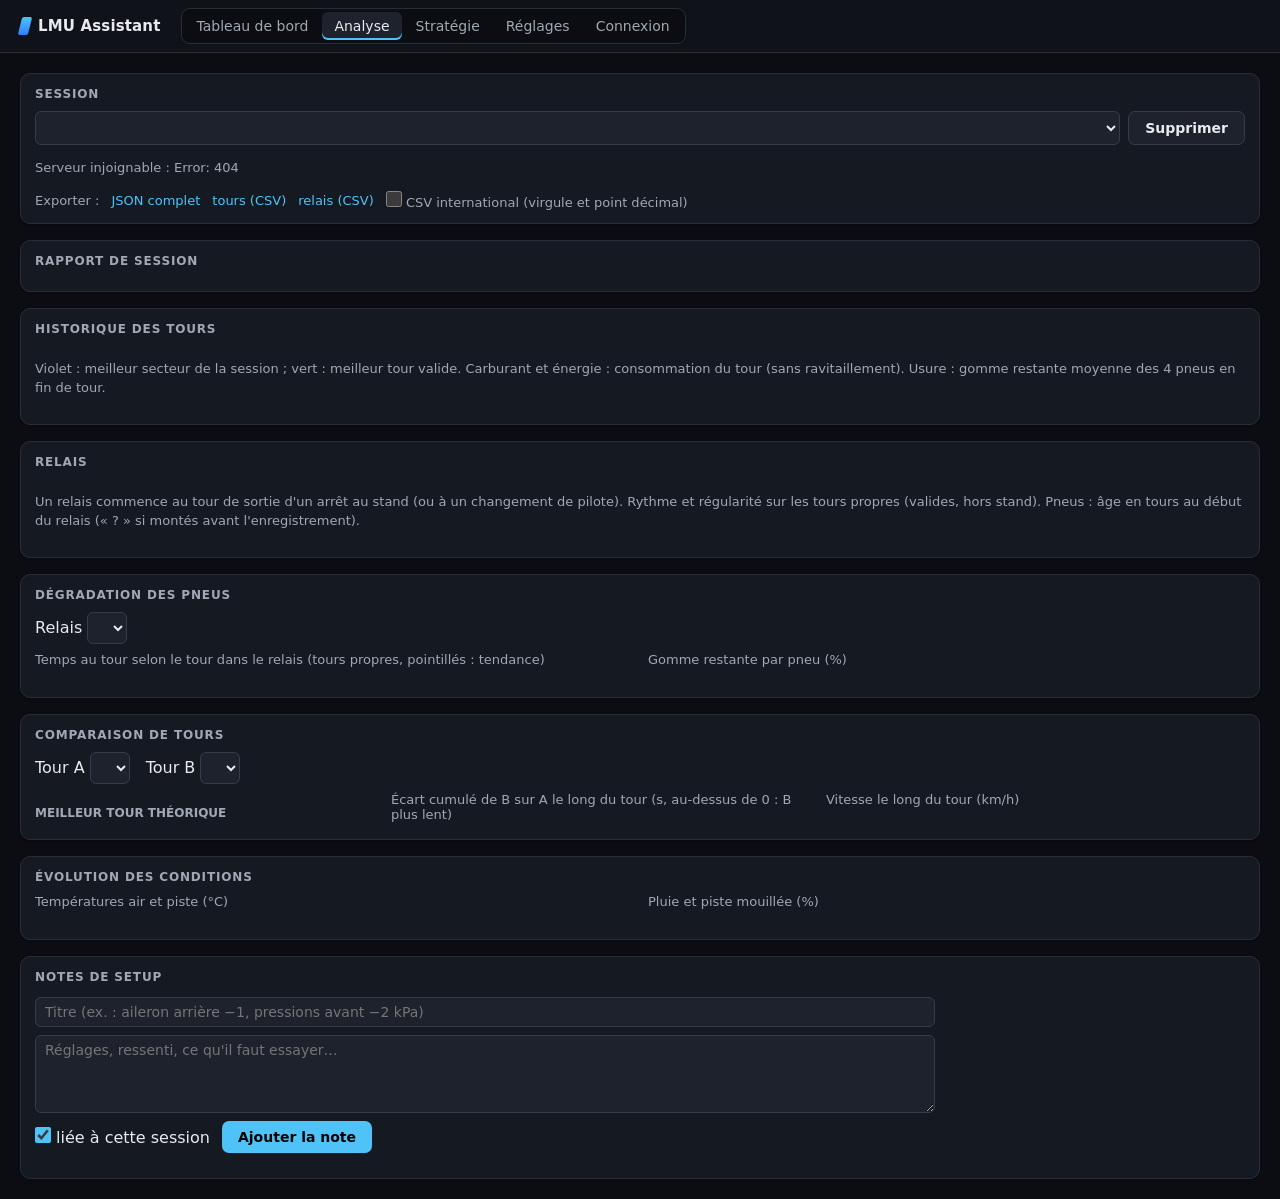
==== commit cb18a1ae: "Pages : menu commun et interface plus moderne et lisible Même barre du haut sur toutes les pages (Ta" ====
--- a/web/analyse.html
+++ b/web/analyse.html
@@ -8,49 +8,29 @@
 </head>
 <body>
   <header class="topbar">
-    <a href="./" class="brand">LMU Assistant</a>
-    <span class="nav-current">Analyse hors course</span>
-    <a href="./" class="nav-link">Tableau de bord</a>
-    <a href="strategie.html">Stratégie</a>
-    <a href="settings.html">Réglages overlay</a>
+    <a href="./" class="brand" title="Tableau de bord"><span class="brand-mark" aria-hidden="true"></span>LMU Assistant</a>
+    <nav class="appnav" aria-label="Pages">
+      <a href="./" title="Widgets en direct">Tableau de bord</a>
+      <a href="analyse.html" title="Historique des tours et analyse hors course" aria-current="page">Analyse</a>
+      <a href="strategie.html" title="Planificateur de stratégie">Stratégie</a>
+      <a href="settings.html" title="Réglages de l'overlay et des widgets">Réglages</a>
+      <a href="connect.html" title="Ouvrir sur une tablette ou un téléphone">Connexion</a>
+    </nav>
   </header>
 
   <main class="analyse">
     <section class="widget">
-      <h2>Sessions</h2>
-      <div class="session-tools">
-        <input type="search" id="session-filter" placeholder="Filtrer (circuit, voiture, type, date…)">
-        <span class="hint" id="session-count"></span>
+      <h2>Session</h2>
+      <div class="session-pick">
+        <select id="sessions"></select>
+        <button id="delete" class="secondary" title="Supprimer cette session de l'historique">Supprimer</button>
       </div>
-      <div class="session-bar" id="session-bar" hidden>
-        <span id="sel-count"></span>
-        <button id="compare-btn" title="Comparer les sessions cochées (2 à 8)">Comparer</button>
-        <button id="delete-btn" class="danger">Supprimer</button>
-        <button id="clear-btn" class="secondary">Tout décocher</button>
-      </div>
-      <div class="table-wrap session-list"><table class="data sessions" id="sessions"></table></div>
-      <p class="hint">Cliquer une ligne pour afficher la session ci-dessous. Cocher des sessions pour les comparer ou les supprimer ensemble (Maj + clic : coche une plage).</p>
-    </section>
-
-    <section class="widget" id="sessions-compare-section" hidden>
-      <h2>Comparaison de sessions <button id="compare-close" class="secondary small">Fermer</button></h2>
-      <div class="table-wrap"><table class="data" id="scmp-table"></table></div>
-      <p class="hint">Vert : meilleure valeur de la ligne. Écarts du meilleur tour par rapport à la session de référence (★, meilleur tour le plus rapide).</p>
-      <div class="charts">
-        <figure><figcaption>Temps au tour des tours propres, par session</figcaption><div class="chart" id="scmp-laps"></div></figure>
-        <figure><figcaption>Meilleur tour : écart cumulé sur la référence le long du tour (s, au-dessus de 0 : plus lent)</figcaption><div class="chart" id="scmp-delta"></div></figure>
-      </div>
-    </section>
-
-    <section class="widget" id="current-section">
-      <h2 id="current-title">Session affichée</h2>
       <p class="hint" id="session-info"></p>
       <div class="exports" id="exports">Exporter :
         <a id="exp-json" download>JSON complet</a>
         <a id="exp-laps" download>tours (CSV)</a>
         <a id="exp-stints" download>relais (CSV)</a>
         <label><input type="checkbox" id="exp-intl"> CSV international (virgule et point décimal)</label>
-        <button id="delete" class="secondary small" title="Supprimer cette session de l'historique">Supprimer cette session</button>
       </div>
     </section>
 
--- a/web/style.css
+++ b/web/style.css
@@ -1,24 +1,44 @@
+/* Couleurs communes. Les widgets de l'overlay ont leurs propres fonds (body.overlay, plus bas). */
 :root {
-  --bg: #0f1115;
-  --panel: #1a1d24;
+  --bg: #0b0d12;
+  --panel: #151922;
+  --panel-2: #1d222d;   /* blocs dans une carte, champs de saisie */
+  --border: #272d39;
   --text: #e8eaed;
-  --muted: #9aa0a6;
+  --muted: #a0a8b4;
   --accent: #4fc3f7;
   --ok: #66bb6a;
   --warn: #ffb74d;
   --bad: #ef5350;
+  --radius: 10px;
+  color-scheme: dark;
 }
 * { box-sizing: border-box; }
-body { margin: 0; font-family: system-ui, sans-serif; background: var(--bg); color: var(--text); }
-.topbar { display: flex; gap: 12px; align-items: center; padding: 10px 16px; background: var(--panel); }
-.status { font-size: 12px; padding: 2px 8px; border-radius: 10px; background: var(--warn); color: #000; }
-.status.on { background: var(--ok); }
+body { margin: 0; font-family: "Segoe UI Variable Text", "Segoe UI", Inter, system-ui, sans-serif; background: var(--bg); color: var(--text);
+  -webkit-font-smoothing: antialiased; }
 [hidden] { display: none !important; }
-.topbar { flex-wrap: wrap; }
-.topbar a { color: var(--text); text-decoration: none; }
-.topbar .nav-link { margin-left: auto; font-size: 14px; color: var(--accent); }
-.topbar .nav-link ~ a { font-size: 14px; color: var(--accent); }
-.nav-current { color: var(--muted); }
+a { color: var(--accent); }
+
+/* Barre du haut commune à toutes les pages : marque, menu des pages, état de la connexion (tableau de bord) */
+.topbar { position: sticky; top: 0; z-index: 20; display: flex; flex-wrap: wrap; gap: 6px 20px; align-items: center; min-height: 52px;
+  padding: 8px 20px; background: rgba(17, 20, 27, 0.92); border-bottom: 1px solid var(--border);
+  -webkit-backdrop-filter: blur(8px); backdrop-filter: blur(8px); }
+.topbar a { text-decoration: none; }
+.topbar .brand { display: inline-flex; align-items: center; gap: 8px; color: var(--text); font-weight: 700; font-size: 15px; letter-spacing: 0.01em; white-space: nowrap; }
+.brand-mark { width: 10px; height: 18px; border-radius: 2px; background: linear-gradient(180deg, var(--accent), #2f80ff); transform: skewX(-14deg); }
+.appnav { display: flex; gap: 2px; padding: 3px; background: var(--bg); border: 1px solid var(--border); border-radius: 9px;
+  overflow-x: auto; scrollbar-width: none; max-width: 100%; }
+.appnav::-webkit-scrollbar { display: none; }
+.appnav a { padding: 6px 12px; border-radius: 6px; color: var(--muted); font-size: 14px; font-weight: 500; white-space: nowrap;
+  transition: background 0.15s, color 0.15s; }
+.appnav a:hover { color: var(--text); background: var(--panel-2); }
+.appnav a[aria-current="page"] { color: var(--text); background: var(--panel-2); box-shadow: inset 0 -2px 0 var(--accent); }
+.appnav a:focus-visible, .topbar .brand:focus-visible { outline: 2px solid var(--accent); outline-offset: 1px; }
+.topbar-info { display: flex; align-items: center; gap: 10px; min-width: 0; margin-left: auto; font-size: 13px; color: var(--muted); }
+.topbar-info .session { overflow: hidden; text-overflow: ellipsis; white-space: nowrap; }
+.status { flex: none; font-size: 12px; font-weight: 600; padding: 3px 10px 3px 8px; border-radius: 999px; background: rgba(255, 183, 77, 0.15); color: var(--warn); }
+.status::before { content: ""; display: inline-block; width: 7px; height: 7px; margin-right: 6px; border-radius: 50%; background: currentColor; vertical-align: 1px; }
+.status.on { background: rgba(102, 187, 106, 0.15); color: var(--ok); }
 .widgets { display: grid; grid-template-columns: repeat(auto-fill, minmax(220px, 1fr)); gap: 12px; padding: 16px; }
 .widget { background: var(--panel); border-radius: 8px; padding: 12px 14px; min-width: 0; }
 .widget h2 { margin: 0 0 6px; font-size: 13px; font-weight: 600; color: var(--muted); text-transform: uppercase; }
@@ -299,7 +319,6 @@
 .data td.muted { color: var(--muted); text-align: left; }
 .data .tags { text-align: left; }
 .data .tags span { display: inline-block; margin-right: 3px; padding: 0 4px; border-radius: 3px; background: #333; color: var(--text); font-size: 11px; }
-.topbar .brand { font-weight: 700; }
 .data i.dot, .legend i, .tip i { display: inline-block; width: 9px; height: 9px; border-radius: 2px; margin-right: 5px; }
 .charts { display: grid; grid-template-columns: repeat(auto-fit, minmax(340px, 1fr)); gap: 16px; }
 .charts figure { margin: 0; min-width: 0; }
@@ -363,27 +382,77 @@
 .urls a { color: var(--accent); }
 .hint { color: var(--muted); font-size: 13px; }
 
-/* Téléphone : marges et chiffres un peu plus compacts */
+
+/* ===== Pages (tableau de bord, analyse, stratégie, réglages, connexion) : cartes, formulaires, boutons communs.
+   Tout est limité à body:not(.overlay) ou aux pages hors overlay : les fenêtres de l'overlay course gardent leur style. */
+body:not(.overlay) .widgets { gap: 12px; padding: 16px; }
+body:not(.overlay) .widget { border: 1px solid var(--border); border-radius: var(--radius); padding: 13px 14px;
+  box-shadow: 0 1px 2px rgba(0, 0, 0, 0.25); }
+body:not(.overlay) .widget h2 { margin: 0 0 10px; font-size: 12px; font-weight: 650; letter-spacing: 0.07em; color: var(--muted); }
+body:not(.overlay) dt { color: var(--muted); }
+.settings, .analyse, .connect { width: 100%; margin: 0 auto; padding: 20px; gap: 16px; }
+.settings { max-width: 1200px; }
+.analyse { max-width: 1400px; }
+.hint, .settings .hint { line-height: 1.5; }
+
+/* Champs de saisie */
+:is(.settings, .analyse) :is(input[type="number"], input[type="text"], input:not([type]), select, textarea) {
+  background: var(--panel-2); color: var(--text); border: 1px solid #353c49; border-radius: 6px; padding: 6px 9px; font: inherit;
+  font-size: 14px; transition: border-color 0.15s, box-shadow 0.15s; }
+:is(.settings, .analyse) :is(input, select, textarea):focus-visible { outline: none; border-color: var(--accent);
+  box-shadow: 0 0 0 3px rgba(79, 195, 247, 0.25); }
+:is(.settings, .analyse) input[type="checkbox"], :is(.settings, .analyse) input[type="range"] { accent-color: var(--accent); }
+:is(.settings, .analyse) input[type="checkbox"] { width: 16px; height: 16px; margin: 0; }
+
+/* Boutons */
+:is(.settings, .analyse) button { border-radius: 7px; padding: 8px 16px; font: inherit; font-size: 14px; font-weight: 600;
+  transition: filter 0.15s, background 0.15s; }
+:is(.settings, .analyse) button:hover:not(:disabled) { filter: brightness(1.1); }
+:is(.settings, .analyse) button:focus-visible { outline: 2px solid var(--accent); outline-offset: 2px; }
+.analyse button.secondary { background: var(--panel-2); border: 1px solid #353c49; }
+.settings button.reset { padding: 0 4px; }
+
+/* Réglages : un réglage par ligne, tableau des widgets aéré, bouton Enregistrer toujours visible en bas */
+.settings .widget > label { display: flex; flex-wrap: wrap; width: fit-content; max-width: 100%; margin: 0; padding: 5px 0; }
+.settings .widget > br { display: none; }
+.settings label input[type="number"] { flex: none; width: 90px; }
+.settings label input[type="text"] { flex: none; width: 140px; }
+.settings .widget table th { font-size: 12px; text-transform: uppercase; letter-spacing: 0.04em; border-bottom: 1px solid var(--border); padding: 6px; }
+.settings .widget table td { padding: 5px 6px; border-top: 1px solid var(--border); }
+.settings .widget table tr:first-child td { border-top: 0; }
+.settings .widget:has(> table) { overflow-x: auto; } /* tableau des widgets : défile sur écran étroit au lieu d'écraser les champs */
+.settings .widget table td input[type="number"] { min-width: 64px; }
+.settings .widget table tbody tr:hover td { background: rgba(255, 255, 255, 0.025); }
+.settings .opacity-global { padding: 4px 0 8px; margin-bottom: 4px; border-bottom: 1px solid var(--border); }
+.settings .actions { position: sticky; bottom: 0; z-index: 10; margin: 0 -20px; padding: 12px 20px;
+  background: linear-gradient(180deg, rgba(11, 13, 18, 0), var(--bg) 35%); }
+.settings .actions button { padding: 10px 24px; }
+
+/* Analyse et stratégie */
+.analyse .data th { font-size: 12px; text-transform: uppercase; letter-spacing: 0.04em; border-bottom-color: var(--border); }
+.analyse .data tbody tr:hover td { background: rgba(255, 255, 255, 0.03); }
+.report-card, .scenario { border: 1px solid var(--border); }
+.report-card { border-radius: 8px; padding: 10px 14px; }
+.strategy-form fieldset { border-color: var(--border); border-radius: 8px; padding: 10px 14px; }
+
+/* Connexion */
+.urls li.selected { background: var(--panel-2); }
+.connect .urls { word-break: normal; overflow-wrap: anywhere; }
+
+/* Tablette : la barre passe sur deux lignes (marque + état, puis le menu) */
+@media (max-width: 900px) {
+  .topbar { padding: 8px 12px; }
+  .topbar .appnav { order: 3; width: 100%; }
+  .topbar-info { margin-left: auto; }
+}
+/* Téléphone : une colonne de widgets, marges réduites */
 @media (max-width: 480px) {
-  .topbar { padding: 8px 12px; gap: 8px; }
-  .widgets { grid-template-columns: repeat(auto-fill, minmax(150px, 1fr)); gap: 8px; padding: 8px; }
-  .big { font-size: 26px; }
+  .topbar-info .session { display: none; }
+  .topbar .appnav { flex-wrap: wrap; }
+  .appnav a { padding: 6px 10px; font-size: 13px; }
+  body:not(.overlay) .widgets { grid-template-columns: minmax(0, 1fr); gap: 10px; padding: 10px; }
+  body:not(.overlay) .widget[data-widget] { grid-column: auto; }
+  .settings, .analyse, .connect { padding: 12px; }
+  .settings .actions { margin: 0 -12px; padding: 12px; }
+  .big { font-size: 28px; }
 }
-/* Liste des sessions (sélection multiple, comparaison) */
-.session-tools { display: flex; gap: 12px; align-items: center; flex-wrap: wrap; margin-bottom: 8px; }
-.session-tools input[type=search] { flex: 1; min-width: 200px; max-width: 420px; }
-.session-bar { display: flex; gap: 8px; align-items: center; flex-wrap: wrap; margin-bottom: 8px; padding: 6px 10px; background: #22262e; border-radius: 6px; font-size: 14px; }
-.session-bar span { margin-right: 4px; }
-.session-list { max-height: 320px; overflow-y: auto; }
-.data.sessions thead th { position: sticky; top: 0; background: var(--panel); z-index: 1; }
-.data.sessions tbody tr { cursor: pointer; }
-.data.sessions tbody tr:hover td { background: #22262e; }
-.data.sessions tr.shown td { background: #1f3340; }
-.data.sessions tr.checked td:first-child { box-shadow: inset 3px 0 var(--accent); }
-.data.sessions td.l, .data.sessions th.l { text-align: left; }
-.data.sessions td.check, .data.sessions th.check { width: 28px; }
-.analyse button.danger { background: var(--bad); color: #fff; }
-.analyse button.small { padding: 2px 10px; font-size: 12px; font-weight: 500; vertical-align: middle; }
-#sessions-compare-section h2 { display: flex; align-items: center; gap: 12px; }
-#sessions-compare-section h2 button { margin-left: auto; }
-.data th .ref { color: var(--warn); }
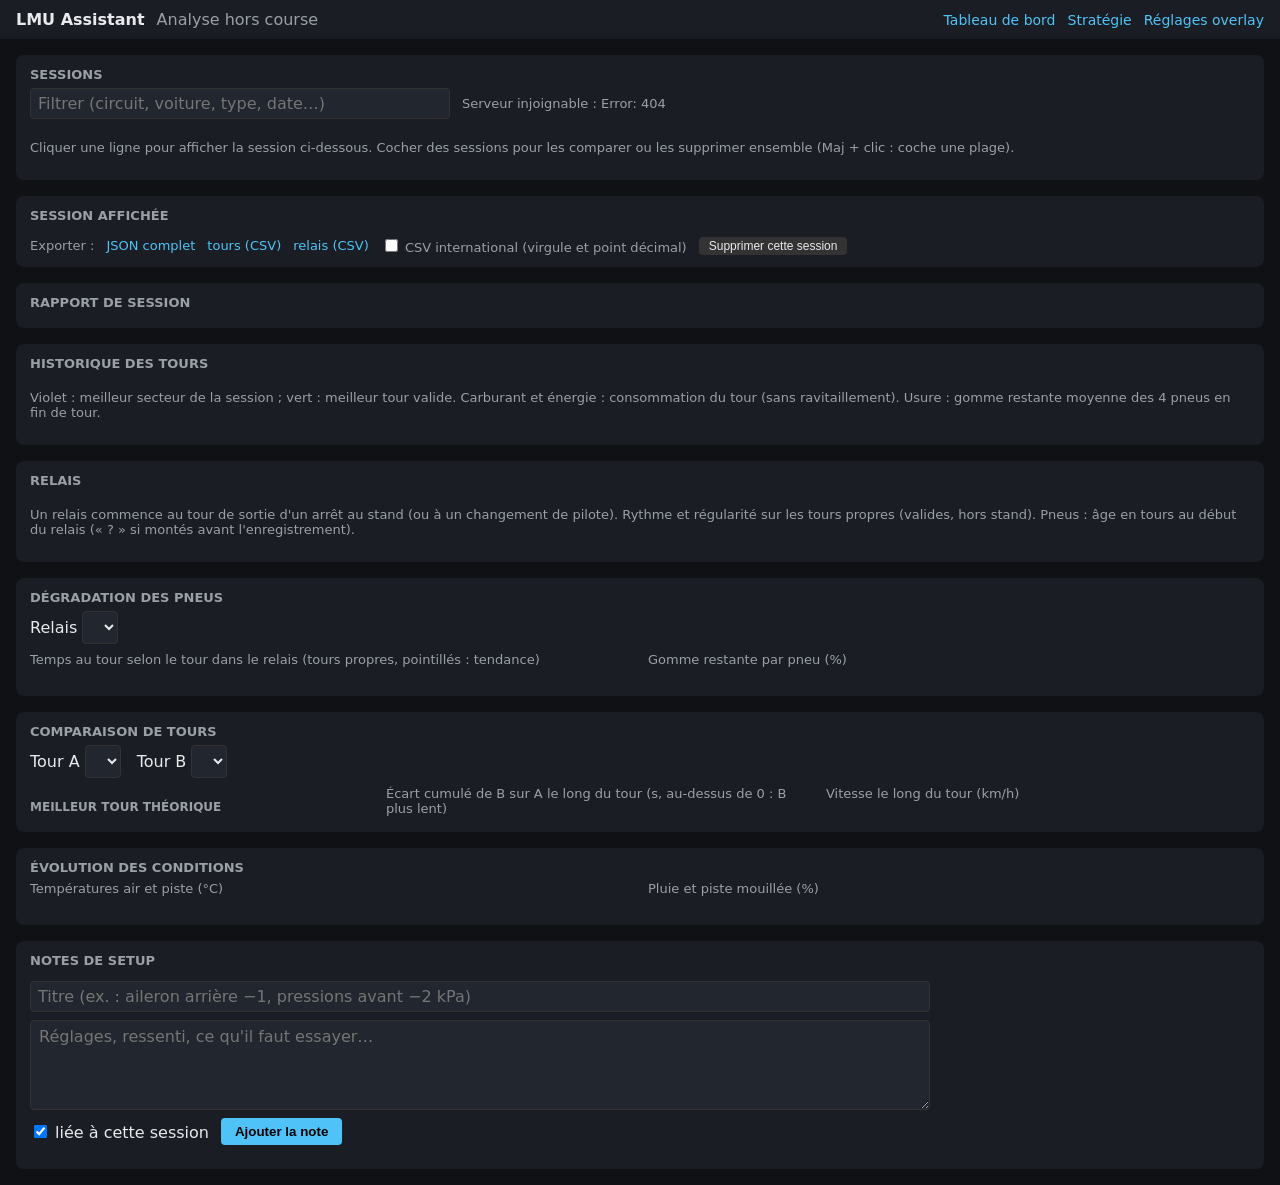
==== commit 86142734: "Analyse : liste des sessions avec sélection multiple, suppression groupée et comparaison de sessions" ====
--- a/web/analyse.html
+++ b/web/analyse.html
@@ -8,29 +8,49 @@
 </head>
 <body>
   <header class="topbar">
-    <a href="./" class="brand" title="Tableau de bord"><span class="brand-mark" aria-hidden="true"></span>LMU Assistant</a>
-    <nav class="appnav" aria-label="Pages">
-      <a href="./" title="Widgets en direct">Tableau de bord</a>
-      <a href="analyse.html" title="Historique des tours et analyse hors course" aria-current="page">Analyse</a>
-      <a href="strategie.html" title="Planificateur de stratégie">Stratégie</a>
-      <a href="settings.html" title="Réglages de l'overlay et des widgets">Réglages</a>
-      <a href="connect.html" title="Ouvrir sur une tablette ou un téléphone">Connexion</a>
-    </nav>
+    <a href="./" class="brand">LMU Assistant</a>
+    <span class="nav-current">Analyse hors course</span>
+    <a href="./" class="nav-link">Tableau de bord</a>
+    <a href="strategie.html">Stratégie</a>
+    <a href="settings.html">Réglages overlay</a>
   </header>
 
   <main class="analyse">
     <section class="widget">
-      <h2>Session</h2>
-      <div class="session-pick">
-        <select id="sessions"></select>
-        <button id="delete" class="secondary" title="Supprimer cette session de l'historique">Supprimer</button>
+      <h2>Sessions</h2>
+      <div class="session-tools">
+        <input type="search" id="session-filter" placeholder="Filtrer (circuit, voiture, type, date…)">
+        <span class="hint" id="session-count"></span>
       </div>
+      <div class="session-bar" id="session-bar" hidden>
+        <span id="sel-count"></span>
+        <button id="compare-btn" title="Comparer les sessions cochées (2 à 8)">Comparer</button>
+        <button id="delete-btn" class="danger">Supprimer</button>
+        <button id="clear-btn" class="secondary">Tout décocher</button>
+      </div>
+      <div class="table-wrap session-list"><table class="data sessions" id="sessions"></table></div>
+      <p class="hint">Cliquer une ligne pour afficher la session ci-dessous. Cocher des sessions pour les comparer ou les supprimer ensemble (Maj + clic : coche une plage).</p>
+    </section>
+
+    <section class="widget" id="sessions-compare-section" hidden>
+      <h2>Comparaison de sessions <button id="compare-close" class="secondary small">Fermer</button></h2>
+      <div class="table-wrap"><table class="data" id="scmp-table"></table></div>
+      <p class="hint">Vert : meilleure valeur de la ligne. Écarts du meilleur tour par rapport à la session de référence (★, meilleur tour le plus rapide).</p>
+      <div class="charts">
+        <figure><figcaption>Temps au tour des tours propres, par session</figcaption><div class="chart" id="scmp-laps"></div></figure>
+        <figure><figcaption>Meilleur tour : écart cumulé sur la référence le long du tour (s, au-dessus de 0 : plus lent)</figcaption><div class="chart" id="scmp-delta"></div></figure>
+      </div>
+    </section>
+
+    <section class="widget" id="current-section">
+      <h2 id="current-title">Session affichée</h2>
       <p class="hint" id="session-info"></p>
       <div class="exports" id="exports">Exporter :
         <a id="exp-json" download>JSON complet</a>
         <a id="exp-laps" download>tours (CSV)</a>
         <a id="exp-stints" download>relais (CSV)</a>
         <label><input type="checkbox" id="exp-intl"> CSV international (virgule et point décimal)</label>
+        <button id="delete" class="secondary small" title="Supprimer cette session de l'historique">Supprimer cette session</button>
       </div>
     </section>
 
--- a/web/style.css
+++ b/web/style.css
@@ -1,44 +1,24 @@
-/* Couleurs communes. Les widgets de l'overlay ont leurs propres fonds (body.overlay, plus bas). */
 :root {
-  --bg: #0b0d12;
-  --panel: #151922;
-  --panel-2: #1d222d;   /* blocs dans une carte, champs de saisie */
-  --border: #272d39;
+  --bg: #0f1115;
+  --panel: #1a1d24;
   --text: #e8eaed;
-  --muted: #a0a8b4;
+  --muted: #9aa0a6;
   --accent: #4fc3f7;
   --ok: #66bb6a;
   --warn: #ffb74d;
   --bad: #ef5350;
-  --radius: 10px;
-  color-scheme: dark;
 }
 * { box-sizing: border-box; }
-body { margin: 0; font-family: "Segoe UI Variable Text", "Segoe UI", Inter, system-ui, sans-serif; background: var(--bg); color: var(--text);
-  -webkit-font-smoothing: antialiased; }
+body { margin: 0; font-family: system-ui, sans-serif; background: var(--bg); color: var(--text); }
+.topbar { display: flex; gap: 12px; align-items: center; padding: 10px 16px; background: var(--panel); }
+.status { font-size: 12px; padding: 2px 8px; border-radius: 10px; background: var(--warn); color: #000; }
+.status.on { background: var(--ok); }
 [hidden] { display: none !important; }
-a { color: var(--accent); }
-
-/* Barre du haut commune à toutes les pages : marque, menu des pages, état de la connexion (tableau de bord) */
-.topbar { position: sticky; top: 0; z-index: 20; display: flex; flex-wrap: wrap; gap: 6px 20px; align-items: center; min-height: 52px;
-  padding: 8px 20px; background: rgba(17, 20, 27, 0.92); border-bottom: 1px solid var(--border);
-  -webkit-backdrop-filter: blur(8px); backdrop-filter: blur(8px); }
-.topbar a { text-decoration: none; }
-.topbar .brand { display: inline-flex; align-items: center; gap: 8px; color: var(--text); font-weight: 700; font-size: 15px; letter-spacing: 0.01em; white-space: nowrap; }
-.brand-mark { width: 10px; height: 18px; border-radius: 2px; background: linear-gradient(180deg, var(--accent), #2f80ff); transform: skewX(-14deg); }
-.appnav { display: flex; gap: 2px; padding: 3px; background: var(--bg); border: 1px solid var(--border); border-radius: 9px;
-  overflow-x: auto; scrollbar-width: none; max-width: 100%; }
-.appnav::-webkit-scrollbar { display: none; }
-.appnav a { padding: 6px 12px; border-radius: 6px; color: var(--muted); font-size: 14px; font-weight: 500; white-space: nowrap;
-  transition: background 0.15s, color 0.15s; }
-.appnav a:hover { color: var(--text); background: var(--panel-2); }
-.appnav a[aria-current="page"] { color: var(--text); background: var(--panel-2); box-shadow: inset 0 -2px 0 var(--accent); }
-.appnav a:focus-visible, .topbar .brand:focus-visible { outline: 2px solid var(--accent); outline-offset: 1px; }
-.topbar-info { display: flex; align-items: center; gap: 10px; min-width: 0; margin-left: auto; font-size: 13px; color: var(--muted); }
-.topbar-info .session { overflow: hidden; text-overflow: ellipsis; white-space: nowrap; }
-.status { flex: none; font-size: 12px; font-weight: 600; padding: 3px 10px 3px 8px; border-radius: 999px; background: rgba(255, 183, 77, 0.15); color: var(--warn); }
-.status::before { content: ""; display: inline-block; width: 7px; height: 7px; margin-right: 6px; border-radius: 50%; background: currentColor; vertical-align: 1px; }
-.status.on { background: rgba(102, 187, 106, 0.15); color: var(--ok); }
+.topbar { flex-wrap: wrap; }
+.topbar a { color: var(--text); text-decoration: none; }
+.topbar .nav-link { margin-left: auto; font-size: 14px; color: var(--accent); }
+.topbar .nav-link ~ a { font-size: 14px; color: var(--accent); }
+.nav-current { color: var(--muted); }
 .widgets { display: grid; grid-template-columns: repeat(auto-fill, minmax(220px, 1fr)); gap: 12px; padding: 16px; }
 .widget { background: var(--panel); border-radius: 8px; padding: 12px 14px; min-width: 0; }
 .widget h2 { margin: 0 0 6px; font-size: 13px; font-weight: 600; color: var(--muted); text-transform: uppercase; }
@@ -130,6 +110,12 @@
 .relative .opt.intact, .standings .opt.intact { color: var(--muted); }
 .relative .opt.warn, .standings .opt.warn { color: var(--warn); }
 .relative .opt.bad, .standings .opt.bad { color: var(--bad); font-weight: 600; }
+.relative .gum, .standings .gum { text-align: center; }
+.relative tr.col-head th, .standings tr.col-head th { font-size: 10px; font-weight: 600; color: var(--muted); text-transform: uppercase; text-align: left; padding: 0 3px 2px; white-space: nowrap; }
+.relative tr.col-head th.opt, .relative tr.col-head th.gap, .standings tr.col-head th.opt, .standings tr.col-head th.gap { text-align: right; }
+.gum-grid { display: inline-grid; grid-template-columns: 6px 6px; gap: 1px; vertical-align: middle; }
+.gum-grid .gum-dot { width: 6px; height: 6px; margin: 0; }
+.gum-dot { display: inline-block; width: 9px; height: 9px; border-radius: 50%; margin: 0 1px; vertical-align: middle; box-shadow: 0 0 0 1px rgba(0, 0, 0, 0.5); }
 .relative .pit, .standings .pit { font-size: 10px; padding: 0 3px; border-radius: 3px; background: var(--muted); color: #000; font-weight: 600; }
 
 .flag { margin-top: 6px; padding: 3px 6px; border-radius: 4px; font-weight: 600; font-size: 13px; text-align: center; background: #333; }
@@ -282,6 +268,10 @@
 .settings td.opa { white-space: nowrap; }
 .settings td.cols { font-size: 13px; }
 .settings td.cols label { display: block; white-space: nowrap; }
+.settings .col-item { display: flex; align-items: center; gap: 2px; }
+.settings .col-item label { flex: 1; }
+.settings .col-item label.fixed { color: var(--muted); padding-left: 20px; }
+.settings .col-item .move { padding: 0 4px; font-size: 9px; line-height: 14px; min-width: 0; }
 .settings td.opa input[type="range"] { width: 80px; vertical-align: middle; }
 .settings td.opa.inherit input[type="range"] { opacity: 0.4; }
 .settings td.opa.inherit .reset { visibility: hidden; }
@@ -319,6 +309,7 @@
 .data td.muted { color: var(--muted); text-align: left; }
 .data .tags { text-align: left; }
 .data .tags span { display: inline-block; margin-right: 3px; padding: 0 4px; border-radius: 3px; background: #333; color: var(--text); font-size: 11px; }
+.topbar .brand { font-weight: 700; }
 .data i.dot, .legend i, .tip i { display: inline-block; width: 9px; height: 9px; border-radius: 2px; margin-right: 5px; }
 .charts { display: grid; grid-template-columns: repeat(auto-fit, minmax(340px, 1fr)); gap: 16px; }
 .charts figure { margin: 0; min-width: 0; }
@@ -382,77 +373,27 @@
 .urls a { color: var(--accent); }
 .hint { color: var(--muted); font-size: 13px; }
 
-
-/* ===== Pages (tableau de bord, analyse, stratégie, réglages, connexion) : cartes, formulaires, boutons communs.
-   Tout est limité à body:not(.overlay) ou aux pages hors overlay : les fenêtres de l'overlay course gardent leur style. */
-body:not(.overlay) .widgets { gap: 12px; padding: 16px; }
-body:not(.overlay) .widget { border: 1px solid var(--border); border-radius: var(--radius); padding: 13px 14px;
-  box-shadow: 0 1px 2px rgba(0, 0, 0, 0.25); }
-body:not(.overlay) .widget h2 { margin: 0 0 10px; font-size: 12px; font-weight: 650; letter-spacing: 0.07em; color: var(--muted); }
-body:not(.overlay) dt { color: var(--muted); }
-.settings, .analyse, .connect { width: 100%; margin: 0 auto; padding: 20px; gap: 16px; }
-.settings { max-width: 1200px; }
-.analyse { max-width: 1400px; }
-.hint, .settings .hint { line-height: 1.5; }
-
-/* Champs de saisie */
-:is(.settings, .analyse) :is(input[type="number"], input[type="text"], input:not([type]), select, textarea) {
-  background: var(--panel-2); color: var(--text); border: 1px solid #353c49; border-radius: 6px; padding: 6px 9px; font: inherit;
-  font-size: 14px; transition: border-color 0.15s, box-shadow 0.15s; }
-:is(.settings, .analyse) :is(input, select, textarea):focus-visible { outline: none; border-color: var(--accent);
-  box-shadow: 0 0 0 3px rgba(79, 195, 247, 0.25); }
-:is(.settings, .analyse) input[type="checkbox"], :is(.settings, .analyse) input[type="range"] { accent-color: var(--accent); }
-:is(.settings, .analyse) input[type="checkbox"] { width: 16px; height: 16px; margin: 0; }
-
-/* Boutons */
-:is(.settings, .analyse) button { border-radius: 7px; padding: 8px 16px; font: inherit; font-size: 14px; font-weight: 600;
-  transition: filter 0.15s, background 0.15s; }
-:is(.settings, .analyse) button:hover:not(:disabled) { filter: brightness(1.1); }
-:is(.settings, .analyse) button:focus-visible { outline: 2px solid var(--accent); outline-offset: 2px; }
-.analyse button.secondary { background: var(--panel-2); border: 1px solid #353c49; }
-.settings button.reset { padding: 0 4px; }
-
-/* Réglages : un réglage par ligne, tableau des widgets aéré, bouton Enregistrer toujours visible en bas */
-.settings .widget > label { display: flex; flex-wrap: wrap; width: fit-content; max-width: 100%; margin: 0; padding: 5px 0; }
-.settings .widget > br { display: none; }
-.settings label input[type="number"] { flex: none; width: 90px; }
-.settings label input[type="text"] { flex: none; width: 140px; }
-.settings .widget table th { font-size: 12px; text-transform: uppercase; letter-spacing: 0.04em; border-bottom: 1px solid var(--border); padding: 6px; }
-.settings .widget table td { padding: 5px 6px; border-top: 1px solid var(--border); }
-.settings .widget table tr:first-child td { border-top: 0; }
-.settings .widget:has(> table) { overflow-x: auto; } /* tableau des widgets : défile sur écran étroit au lieu d'écraser les champs */
-.settings .widget table td input[type="number"] { min-width: 64px; }
-.settings .widget table tbody tr:hover td { background: rgba(255, 255, 255, 0.025); }
-.settings .opacity-global { padding: 4px 0 8px; margin-bottom: 4px; border-bottom: 1px solid var(--border); }
-.settings .actions { position: sticky; bottom: 0; z-index: 10; margin: 0 -20px; padding: 12px 20px;
-  background: linear-gradient(180deg, rgba(11, 13, 18, 0), var(--bg) 35%); }
-.settings .actions button { padding: 10px 24px; }
-
-/* Analyse et stratégie */
-.analyse .data th { font-size: 12px; text-transform: uppercase; letter-spacing: 0.04em; border-bottom-color: var(--border); }
-.analyse .data tbody tr:hover td { background: rgba(255, 255, 255, 0.03); }
-.report-card, .scenario { border: 1px solid var(--border); }
-.report-card { border-radius: 8px; padding: 10px 14px; }
-.strategy-form fieldset { border-color: var(--border); border-radius: 8px; padding: 10px 14px; }
-
-/* Connexion */
-.urls li.selected { background: var(--panel-2); }
-.connect .urls { word-break: normal; overflow-wrap: anywhere; }
-
-/* Tablette : la barre passe sur deux lignes (marque + état, puis le menu) */
-@media (max-width: 900px) {
-  .topbar { padding: 8px 12px; }
-  .topbar .appnav { order: 3; width: 100%; }
-  .topbar-info { margin-left: auto; }
+/* Téléphone : marges et chiffres un peu plus compacts */
+@media (max-width: 480px) {
+  .topbar { padding: 8px 12px; gap: 8px; }
+  .widgets { grid-template-columns: repeat(auto-fill, minmax(150px, 1fr)); gap: 8px; padding: 8px; }
+  .big { font-size: 26px; }
 }
-/* Téléphone : une colonne de widgets, marges réduites */
-@media (max-width: 480px) {
-  .topbar-info .session { display: none; }
-  .topbar .appnav { flex-wrap: wrap; }
-  .appnav a { padding: 6px 10px; font-size: 13px; }
-  body:not(.overlay) .widgets { grid-template-columns: minmax(0, 1fr); gap: 10px; padding: 10px; }
-  body:not(.overlay) .widget[data-widget] { grid-column: auto; }
-  .settings, .analyse, .connect { padding: 12px; }
-  .settings .actions { margin: 0 -12px; padding: 12px; }
-  .big { font-size: 28px; }
-}
+/* Liste des sessions (sélection multiple, comparaison) */
+.session-tools { display: flex; gap: 12px; align-items: center; flex-wrap: wrap; margin-bottom: 8px; }
+.session-tools input[type=search] { flex: 1; min-width: 200px; max-width: 420px; }
+.session-bar { display: flex; gap: 8px; align-items: center; flex-wrap: wrap; margin-bottom: 8px; padding: 6px 10px; background: #22262e; border-radius: 6px; font-size: 14px; }
+.session-bar span { margin-right: 4px; }
+.session-list { max-height: 320px; overflow-y: auto; }
+.data.sessions thead th { position: sticky; top: 0; background: var(--panel); z-index: 1; }
+.data.sessions tbody tr { cursor: pointer; }
+.data.sessions tbody tr:hover td { background: #22262e; }
+.data.sessions tr.shown td { background: #1f3340; }
+.data.sessions tr.checked td:first-child { box-shadow: inset 3px 0 var(--accent); }
+.data.sessions td.l, .data.sessions th.l { text-align: left; }
+.data.sessions td.check, .data.sessions th.check { width: 28px; }
+.analyse button.danger { background: var(--bad); color: #fff; }
+.analyse button.small { padding: 2px 10px; font-size: 12px; font-weight: 500; vertical-align: middle; }
+#sessions-compare-section h2 { display: flex; align-items: center; gap: 12px; }
+#sessions-compare-section h2 button { margin-left: auto; }
+.data th .ref { color: var(--warn); }
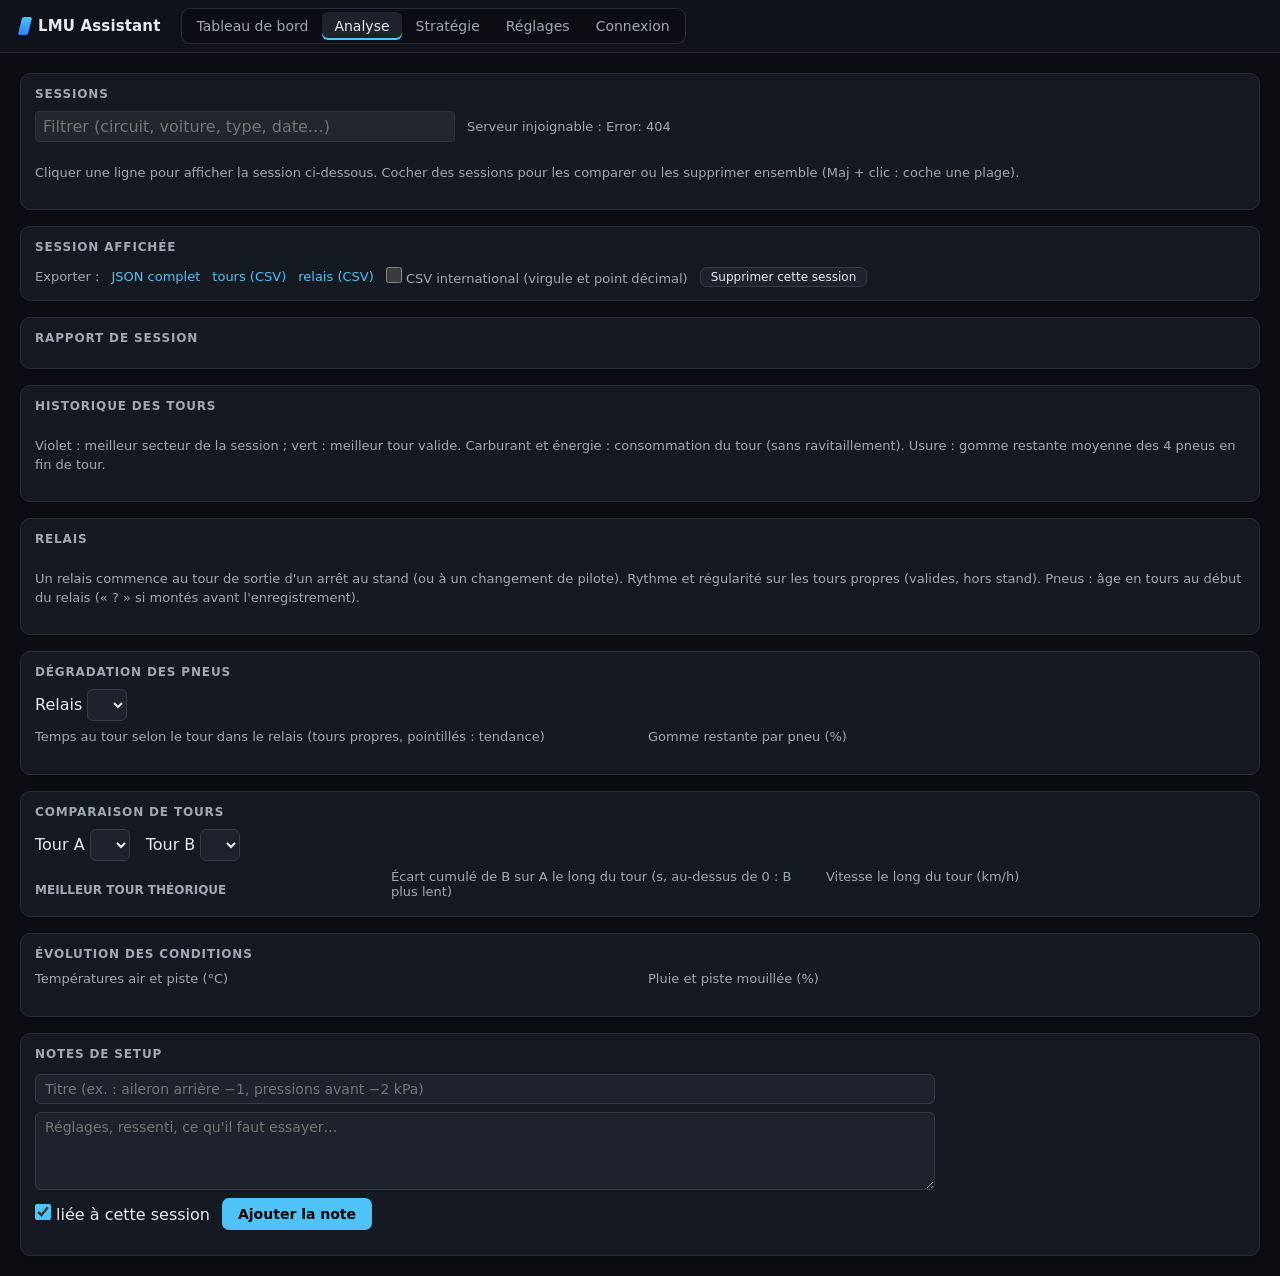
==== commit 0533a01d: "Merge remote-tracking branch 'origin/main' into claude/project-thread-qbk4lf" ====
--- a/web/analyse.html
+++ b/web/analyse.html
@@ -8,11 +8,14 @@
 </head>
 <body>
   <header class="topbar">
-    <a href="./" class="brand">LMU Assistant</a>
-    <span class="nav-current">Analyse hors course</span>
-    <a href="./" class="nav-link">Tableau de bord</a>
-    <a href="strategie.html">Stratégie</a>
-    <a href="settings.html">Réglages overlay</a>
+    <a href="./" class="brand" title="Tableau de bord"><span class="brand-mark" aria-hidden="true"></span>LMU Assistant</a>
+    <nav class="appnav" aria-label="Pages">
+      <a href="./" title="Widgets en direct">Tableau de bord</a>
+      <a href="analyse.html" title="Historique des tours et analyse hors course" aria-current="page">Analyse</a>
+      <a href="strategie.html" title="Planificateur de stratégie">Stratégie</a>
+      <a href="settings.html" title="Réglages de l'overlay et des widgets">Réglages</a>
+      <a href="connect.html" title="Ouvrir sur une tablette ou un téléphone">Connexion</a>
+    </nav>
   </header>
 
   <main class="analyse">
--- a/web/style.css
+++ b/web/style.css
@@ -1,24 +1,44 @@
+/* Couleurs communes. Les widgets de l'overlay ont leurs propres fonds (body.overlay, plus bas). */
 :root {
-  --bg: #0f1115;
-  --panel: #1a1d24;
+  --bg: #0b0d12;
+  --panel: #151922;
+  --panel-2: #1d222d;   /* blocs dans une carte, champs de saisie */
+  --border: #272d39;
   --text: #e8eaed;
-  --muted: #9aa0a6;
+  --muted: #a0a8b4;
   --accent: #4fc3f7;
   --ok: #66bb6a;
   --warn: #ffb74d;
   --bad: #ef5350;
+  --radius: 10px;
+  color-scheme: dark;
 }
 * { box-sizing: border-box; }
-body { margin: 0; font-family: system-ui, sans-serif; background: var(--bg); color: var(--text); }
-.topbar { display: flex; gap: 12px; align-items: center; padding: 10px 16px; background: var(--panel); }
-.status { font-size: 12px; padding: 2px 8px; border-radius: 10px; background: var(--warn); color: #000; }
-.status.on { background: var(--ok); }
+body { margin: 0; font-family: "Segoe UI Variable Text", "Segoe UI", Inter, system-ui, sans-serif; background: var(--bg); color: var(--text);
+  -webkit-font-smoothing: antialiased; }
 [hidden] { display: none !important; }
-.topbar { flex-wrap: wrap; }
-.topbar a { color: var(--text); text-decoration: none; }
-.topbar .nav-link { margin-left: auto; font-size: 14px; color: var(--accent); }
-.topbar .nav-link ~ a { font-size: 14px; color: var(--accent); }
-.nav-current { color: var(--muted); }
+a { color: var(--accent); }
+
+/* Barre du haut commune à toutes les pages : marque, menu des pages, état de la connexion (tableau de bord) */
+.topbar { position: sticky; top: 0; z-index: 20; display: flex; flex-wrap: wrap; gap: 6px 20px; align-items: center; min-height: 52px;
+  padding: 8px 20px; background: rgba(17, 20, 27, 0.92); border-bottom: 1px solid var(--border);
+  -webkit-backdrop-filter: blur(8px); backdrop-filter: blur(8px); }
+.topbar a { text-decoration: none; }
+.topbar .brand { display: inline-flex; align-items: center; gap: 8px; color: var(--text); font-weight: 700; font-size: 15px; letter-spacing: 0.01em; white-space: nowrap; }
+.brand-mark { width: 10px; height: 18px; border-radius: 2px; background: linear-gradient(180deg, var(--accent), #2f80ff); transform: skewX(-14deg); }
+.appnav { display: flex; gap: 2px; padding: 3px; background: var(--bg); border: 1px solid var(--border); border-radius: 9px;
+  overflow-x: auto; scrollbar-width: none; max-width: 100%; }
+.appnav::-webkit-scrollbar { display: none; }
+.appnav a { padding: 6px 12px; border-radius: 6px; color: var(--muted); font-size: 14px; font-weight: 500; white-space: nowrap;
+  transition: background 0.15s, color 0.15s; }
+.appnav a:hover { color: var(--text); background: var(--panel-2); }
+.appnav a[aria-current="page"] { color: var(--text); background: var(--panel-2); box-shadow: inset 0 -2px 0 var(--accent); }
+.appnav a:focus-visible, .topbar .brand:focus-visible { outline: 2px solid var(--accent); outline-offset: 1px; }
+.topbar-info { display: flex; align-items: center; gap: 10px; min-width: 0; margin-left: auto; font-size: 13px; color: var(--muted); }
+.topbar-info .session { overflow: hidden; text-overflow: ellipsis; white-space: nowrap; }
+.status { flex: none; font-size: 12px; font-weight: 600; padding: 3px 10px 3px 8px; border-radius: 999px; background: rgba(255, 183, 77, 0.15); color: var(--warn); }
+.status::before { content: ""; display: inline-block; width: 7px; height: 7px; margin-right: 6px; border-radius: 50%; background: currentColor; vertical-align: 1px; }
+.status.on { background: rgba(102, 187, 106, 0.15); color: var(--ok); }
 .widgets { display: grid; grid-template-columns: repeat(auto-fill, minmax(220px, 1fr)); gap: 12px; padding: 16px; }
 .widget { background: var(--panel); border-radius: 8px; padding: 12px 14px; min-width: 0; }
 .widget h2 { margin: 0 0 6px; font-size: 13px; font-weight: 600; color: var(--muted); text-transform: uppercase; }
@@ -309,7 +329,6 @@
 .data td.muted { color: var(--muted); text-align: left; }
 .data .tags { text-align: left; }
 .data .tags span { display: inline-block; margin-right: 3px; padding: 0 4px; border-radius: 3px; background: #333; color: var(--text); font-size: 11px; }
-.topbar .brand { font-weight: 700; }
 .data i.dot, .legend i, .tip i { display: inline-block; width: 9px; height: 9px; border-radius: 2px; margin-right: 5px; }
 .charts { display: grid; grid-template-columns: repeat(auto-fit, minmax(340px, 1fr)); gap: 16px; }
 .charts figure { margin: 0; min-width: 0; }
@@ -373,11 +392,79 @@
 .urls a { color: var(--accent); }
 .hint { color: var(--muted); font-size: 13px; }
 
-/* Téléphone : marges et chiffres un peu plus compacts */
+
+/* ===== Pages (tableau de bord, analyse, stratégie, réglages, connexion) : cartes, formulaires, boutons communs.
+   Tout est limité à body:not(.overlay) ou aux pages hors overlay : les fenêtres de l'overlay course gardent leur style. */
+body:not(.overlay) .widgets { gap: 12px; padding: 16px; }
+body:not(.overlay) .widget { border: 1px solid var(--border); border-radius: var(--radius); padding: 13px 14px;
+  box-shadow: 0 1px 2px rgba(0, 0, 0, 0.25); }
+body:not(.overlay) .widget h2 { margin: 0 0 10px; font-size: 12px; font-weight: 650; letter-spacing: 0.07em; color: var(--muted); }
+body:not(.overlay) dt { color: var(--muted); }
+.settings, .analyse, .connect { width: 100%; margin: 0 auto; padding: 20px; gap: 16px; }
+.settings { max-width: 1200px; }
+.analyse { max-width: 1400px; }
+.hint, .settings .hint { line-height: 1.5; }
+
+/* Champs de saisie */
+:is(.settings, .analyse) :is(input[type="number"], input[type="text"], input:not([type]), select, textarea) {
+  background: var(--panel-2); color: var(--text); border: 1px solid #353c49; border-radius: 6px; padding: 6px 9px; font: inherit;
+  font-size: 14px; transition: border-color 0.15s, box-shadow 0.15s; }
+:is(.settings, .analyse) :is(input, select, textarea):focus-visible { outline: none; border-color: var(--accent);
+  box-shadow: 0 0 0 3px rgba(79, 195, 247, 0.25); }
+:is(.settings, .analyse) input[type="checkbox"], :is(.settings, .analyse) input[type="range"] { accent-color: var(--accent); }
+:is(.settings, .analyse) input[type="checkbox"] { width: 16px; height: 16px; margin: 0; }
+
+/* Boutons */
+:is(.settings, .analyse) button { border-radius: 7px; padding: 8px 16px; font: inherit; font-size: 14px; font-weight: 600;
+  transition: filter 0.15s, background 0.15s; }
+:is(.settings, .analyse) button:hover:not(:disabled) { filter: brightness(1.1); }
+:is(.settings, .analyse) button:focus-visible { outline: 2px solid var(--accent); outline-offset: 2px; }
+.analyse button.secondary { background: var(--panel-2); border: 1px solid #353c49; }
+.settings button.reset { padding: 0 4px; }
+
+/* Réglages : un réglage par ligne, tableau des widgets aéré, bouton Enregistrer toujours visible en bas */
+.settings .widget > label { display: flex; flex-wrap: wrap; width: fit-content; max-width: 100%; margin: 0; padding: 5px 0; }
+.settings .widget > br { display: none; }
+.settings label input[type="number"] { flex: none; width: 90px; }
+.settings label input[type="text"] { flex: none; width: 140px; }
+.settings .widget table th { font-size: 12px; text-transform: uppercase; letter-spacing: 0.04em; border-bottom: 1px solid var(--border); padding: 6px; }
+.settings .widget table td { padding: 5px 6px; border-top: 1px solid var(--border); }
+.settings .widget table tr:first-child td { border-top: 0; }
+.settings .widget:has(> table) { overflow-x: auto; } /* tableau des widgets : défile sur écran étroit au lieu d'écraser les champs */
+.settings .widget table td input[type="number"] { min-width: 64px; }
+.settings .widget table tbody tr:hover td { background: rgba(255, 255, 255, 0.025); }
+.settings .opacity-global { padding: 4px 0 8px; margin-bottom: 4px; border-bottom: 1px solid var(--border); }
+.settings .actions { position: sticky; bottom: 0; z-index: 10; margin: 0 -20px; padding: 12px 20px;
+  background: linear-gradient(180deg, rgba(11, 13, 18, 0), var(--bg) 35%); }
+.settings .actions button { padding: 10px 24px; }
+
+/* Analyse et stratégie */
+.analyse .data th { font-size: 12px; text-transform: uppercase; letter-spacing: 0.04em; border-bottom-color: var(--border); }
+.analyse .data tbody tr:hover td { background: rgba(255, 255, 255, 0.03); }
+.report-card, .scenario { border: 1px solid var(--border); }
+.report-card { border-radius: 8px; padding: 10px 14px; }
+.strategy-form fieldset { border-color: var(--border); border-radius: 8px; padding: 10px 14px; }
+
+/* Connexion */
+.urls li.selected { background: var(--panel-2); }
+.connect .urls { word-break: normal; overflow-wrap: anywhere; }
+
+/* Tablette : la barre passe sur deux lignes (marque + état, puis le menu) */
+@media (max-width: 900px) {
+  .topbar { padding: 8px 12px; }
+  .topbar .appnav { order: 3; width: 100%; }
+  .topbar-info { margin-left: auto; }
+}
+/* Téléphone : une colonne de widgets, marges réduites */
 @media (max-width: 480px) {
-  .topbar { padding: 8px 12px; gap: 8px; }
-  .widgets { grid-template-columns: repeat(auto-fill, minmax(150px, 1fr)); gap: 8px; padding: 8px; }
-  .big { font-size: 26px; }
+  .topbar-info .session { display: none; }
+  .topbar .appnav { flex-wrap: wrap; }
+  .appnav a { padding: 6px 10px; font-size: 13px; }
+  body:not(.overlay) .widgets { grid-template-columns: minmax(0, 1fr); gap: 10px; padding: 10px; }
+  body:not(.overlay) .widget[data-widget] { grid-column: auto; }
+  .settings, .analyse, .connect { padding: 12px; }
+  .settings .actions { margin: 0 -12px; padding: 12px; }
+  .big { font-size: 28px; }
 }
 /* Liste des sessions (sélection multiple, comparaison) */
 .session-tools { display: flex; gap: 12px; align-items: center; flex-wrap: wrap; margin-bottom: 8px; }
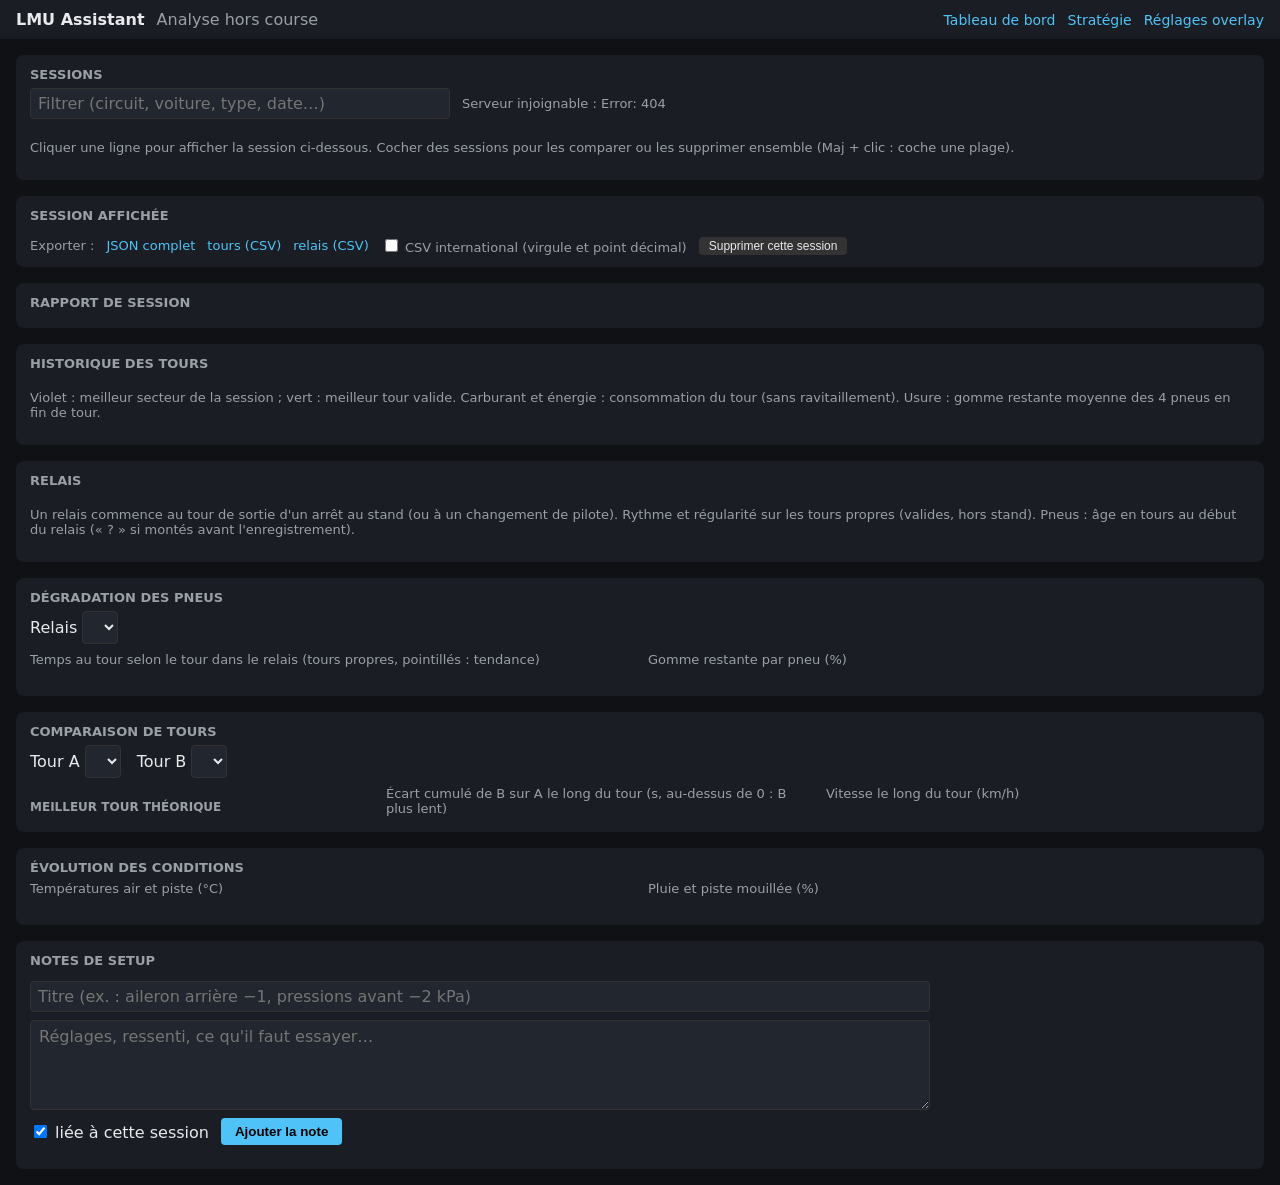
==== commit 8f5f5f7d: "Merge remote-tracking branch 'origin/main' into claude/project-thread-9vo3y4 # Conflicts: #	web/sett" ====
--- a/web/analyse.html
+++ b/web/analyse.html
@@ -8,14 +8,11 @@
 </head>
 <body>
   <header class="topbar">
-    <a href="./" class="brand" title="Tableau de bord"><span class="brand-mark" aria-hidden="true"></span>LMU Assistant</a>
-    <nav class="appnav" aria-label="Pages">
-      <a href="./" title="Widgets en direct">Tableau de bord</a>
-      <a href="analyse.html" title="Historique des tours et analyse hors course" aria-current="page">Analyse</a>
-      <a href="strategie.html" title="Planificateur de stratégie">Stratégie</a>
-      <a href="settings.html" title="Réglages de l'overlay et des widgets">Réglages</a>
-      <a href="connect.html" title="Ouvrir sur une tablette ou un téléphone">Connexion</a>
-    </nav>
+    <a href="./" class="brand">LMU Assistant</a>
+    <span class="nav-current">Analyse hors course</span>
+    <a href="./" class="nav-link">Tableau de bord</a>
+    <a href="strategie.html">Stratégie</a>
+    <a href="settings.html">Réglages overlay</a>
   </header>
 
   <main class="analyse">
--- a/web/style.css
+++ b/web/style.css
@@ -1,44 +1,24 @@
-/* Couleurs communes. Les widgets de l'overlay ont leurs propres fonds (body.overlay, plus bas). */
 :root {
-  --bg: #0b0d12;
-  --panel: #151922;
-  --panel-2: #1d222d;   /* blocs dans une carte, champs de saisie */
-  --border: #272d39;
+  --bg: #0f1115;
+  --panel: #1a1d24;
   --text: #e8eaed;
-  --muted: #a0a8b4;
+  --muted: #9aa0a6;
   --accent: #4fc3f7;
   --ok: #66bb6a;
   --warn: #ffb74d;
   --bad: #ef5350;
-  --radius: 10px;
-  color-scheme: dark;
 }
 * { box-sizing: border-box; }
-body { margin: 0; font-family: "Segoe UI Variable Text", "Segoe UI", Inter, system-ui, sans-serif; background: var(--bg); color: var(--text);
-  -webkit-font-smoothing: antialiased; }
+body { margin: 0; font-family: system-ui, sans-serif; background: var(--bg); color: var(--text); }
+.topbar { display: flex; gap: 12px; align-items: center; padding: 10px 16px; background: var(--panel); }
+.status { font-size: 12px; padding: 2px 8px; border-radius: 10px; background: var(--warn); color: #000; }
+.status.on { background: var(--ok); }
 [hidden] { display: none !important; }
-a { color: var(--accent); }
-
-/* Barre du haut commune à toutes les pages : marque, menu des pages, état de la connexion (tableau de bord) */
-.topbar { position: sticky; top: 0; z-index: 20; display: flex; flex-wrap: wrap; gap: 6px 20px; align-items: center; min-height: 52px;
-  padding: 8px 20px; background: rgba(17, 20, 27, 0.92); border-bottom: 1px solid var(--border);
-  -webkit-backdrop-filter: blur(8px); backdrop-filter: blur(8px); }
-.topbar a { text-decoration: none; }
-.topbar .brand { display: inline-flex; align-items: center; gap: 8px; color: var(--text); font-weight: 700; font-size: 15px; letter-spacing: 0.01em; white-space: nowrap; }
-.brand-mark { width: 10px; height: 18px; border-radius: 2px; background: linear-gradient(180deg, var(--accent), #2f80ff); transform: skewX(-14deg); }
-.appnav { display: flex; gap: 2px; padding: 3px; background: var(--bg); border: 1px solid var(--border); border-radius: 9px;
-  overflow-x: auto; scrollbar-width: none; max-width: 100%; }
-.appnav::-webkit-scrollbar { display: none; }
-.appnav a { padding: 6px 12px; border-radius: 6px; color: var(--muted); font-size: 14px; font-weight: 500; white-space: nowrap;
-  transition: background 0.15s, color 0.15s; }
-.appnav a:hover { color: var(--text); background: var(--panel-2); }
-.appnav a[aria-current="page"] { color: var(--text); background: var(--panel-2); box-shadow: inset 0 -2px 0 var(--accent); }
-.appnav a:focus-visible, .topbar .brand:focus-visible { outline: 2px solid var(--accent); outline-offset: 1px; }
-.topbar-info { display: flex; align-items: center; gap: 10px; min-width: 0; margin-left: auto; font-size: 13px; color: var(--muted); }
-.topbar-info .session { overflow: hidden; text-overflow: ellipsis; white-space: nowrap; }
-.status { flex: none; font-size: 12px; font-weight: 600; padding: 3px 10px 3px 8px; border-radius: 999px; background: rgba(255, 183, 77, 0.15); color: var(--warn); }
-.status::before { content: ""; display: inline-block; width: 7px; height: 7px; margin-right: 6px; border-radius: 50%; background: currentColor; vertical-align: 1px; }
-.status.on { background: rgba(102, 187, 106, 0.15); color: var(--ok); }
+.topbar { flex-wrap: wrap; }
+.topbar a { color: var(--text); text-decoration: none; }
+.topbar .nav-link { margin-left: auto; font-size: 14px; color: var(--accent); }
+.topbar .nav-link ~ a { font-size: 14px; color: var(--accent); }
+.nav-current { color: var(--muted); }
 .widgets { display: grid; grid-template-columns: repeat(auto-fill, minmax(220px, 1fr)); gap: 12px; padding: 16px; }
 .widget { background: var(--panel); border-radius: 8px; padding: 12px 14px; min-width: 0; }
 .widget h2 { margin: 0 0 6px; font-size: 13px; font-weight: 600; color: var(--muted); text-transform: uppercase; }
@@ -80,6 +60,8 @@
 .temps .none { background: #3a3f48; color: var(--muted); }
 .tyre-info { display: flex; justify-content: space-between; gap: 4px; margin-top: 3px; font-size: 13px; white-space: nowrap; }
 .tyre-info .alert { color: var(--warn); font-weight: 600; }
+.tyre-brake { display: flex; justify-content: space-between; gap: 4px; margin-top: 2px; font-size: 13px; color: var(--muted); white-space: nowrap; }
+.tyre-brake .brake-temp { font-size: 13px; }
 
 .brakes { display: grid; grid-template-columns: repeat(2, minmax(0, 1fr)); gap: 6px; font-variant-numeric: tabular-nums; }
 .brake { background: #22262e; border-radius: 4px; padding: 4px 6px; display: flex; flex-direction: column; }
@@ -286,6 +268,9 @@
 .settings input[type="number"], .settings input[type="text"], .settings select { width: 100%; max-width: 110px; background: #22262e; color: var(--text); border: 1px solid #333; border-radius: 4px; padding: 4px 6px; }
 .settings select { width: auto; max-width: none; }
 .settings td.opa { white-space: nowrap; }
+.settings .tyre-ranges table { width: auto; margin-top: 4px; border-collapse: collapse; }
+.settings .tyre-ranges td { padding: 2px 8px 2px 0; white-space: nowrap; }
+.settings .tyre-ranges input[type="number"] { width: 70px; }
 .settings td.cols { font-size: 13px; }
 .settings td.cols label { display: block; white-space: nowrap; }
 .settings .col-item { display: flex; align-items: center; gap: 2px; }
@@ -300,7 +285,7 @@
 .settings button.reset { background: none; color: var(--muted); padding: 0 4px; font-weight: 400; font-size: 15px; }
 .settings button.reset:hover { color: var(--accent); }
 .opacity-global { display: flex; flex-wrap: wrap; gap: 4px 24px; }
-.settings input#inputs-trace, .settings input#laptime-avg-laps, .settings input#tyre-temp-min, .settings input#tyre-temp-max, .settings input#brake-overheat, .settings input#pit-loss { width: 70px; }
+.settings input#inputs-trace, .settings input#laptime-avg-laps, .settings input#brake-overheat, .settings input#pit-loss { width: 70px; }
 .settings label { display: inline-flex; gap: 6px; align-items: center; margin: 4px 16px 4px 0; }
 .settings button { background: var(--accent); color: #000; border: 0; border-radius: 4px; padding: 8px 16px; font-weight: 600; cursor: pointer; }
 .settings .actions { display: flex; gap: 12px; align-items: center; }
@@ -329,6 +314,7 @@
 .data td.muted { color: var(--muted); text-align: left; }
 .data .tags { text-align: left; }
 .data .tags span { display: inline-block; margin-right: 3px; padding: 0 4px; border-radius: 3px; background: #333; color: var(--text); font-size: 11px; }
+.topbar .brand { font-weight: 700; }
 .data i.dot, .legend i, .tip i { display: inline-block; width: 9px; height: 9px; border-radius: 2px; margin-right: 5px; }
 .charts { display: grid; grid-template-columns: repeat(auto-fit, minmax(340px, 1fr)); gap: 16px; }
 .charts figure { margin: 0; min-width: 0; }
@@ -392,79 +378,11 @@
 .urls a { color: var(--accent); }
 .hint { color: var(--muted); font-size: 13px; }
 
-
-/* ===== Pages (tableau de bord, analyse, stratégie, réglages, connexion) : cartes, formulaires, boutons communs.
-   Tout est limité à body:not(.overlay) ou aux pages hors overlay : les fenêtres de l'overlay course gardent leur style. */
-body:not(.overlay) .widgets { gap: 12px; padding: 16px; }
-body:not(.overlay) .widget { border: 1px solid var(--border); border-radius: var(--radius); padding: 13px 14px;
-  box-shadow: 0 1px 2px rgba(0, 0, 0, 0.25); }
-body:not(.overlay) .widget h2 { margin: 0 0 10px; font-size: 12px; font-weight: 650; letter-spacing: 0.07em; color: var(--muted); }
-body:not(.overlay) dt { color: var(--muted); }
-.settings, .analyse, .connect { width: 100%; margin: 0 auto; padding: 20px; gap: 16px; }
-.settings { max-width: 1200px; }
-.analyse { max-width: 1400px; }
-.hint, .settings .hint { line-height: 1.5; }
-
-/* Champs de saisie */
-:is(.settings, .analyse) :is(input[type="number"], input[type="text"], input:not([type]), select, textarea) {
-  background: var(--panel-2); color: var(--text); border: 1px solid #353c49; border-radius: 6px; padding: 6px 9px; font: inherit;
-  font-size: 14px; transition: border-color 0.15s, box-shadow 0.15s; }
-:is(.settings, .analyse) :is(input, select, textarea):focus-visible { outline: none; border-color: var(--accent);
-  box-shadow: 0 0 0 3px rgba(79, 195, 247, 0.25); }
-:is(.settings, .analyse) input[type="checkbox"], :is(.settings, .analyse) input[type="range"] { accent-color: var(--accent); }
-:is(.settings, .analyse) input[type="checkbox"] { width: 16px; height: 16px; margin: 0; }
-
-/* Boutons */
-:is(.settings, .analyse) button { border-radius: 7px; padding: 8px 16px; font: inherit; font-size: 14px; font-weight: 600;
-  transition: filter 0.15s, background 0.15s; }
-:is(.settings, .analyse) button:hover:not(:disabled) { filter: brightness(1.1); }
-:is(.settings, .analyse) button:focus-visible { outline: 2px solid var(--accent); outline-offset: 2px; }
-.analyse button.secondary { background: var(--panel-2); border: 1px solid #353c49; }
-.settings button.reset { padding: 0 4px; }
-
-/* Réglages : un réglage par ligne, tableau des widgets aéré, bouton Enregistrer toujours visible en bas */
-.settings .widget > label { display: flex; flex-wrap: wrap; width: fit-content; max-width: 100%; margin: 0; padding: 5px 0; }
-.settings .widget > br { display: none; }
-.settings label input[type="number"] { flex: none; width: 90px; }
-.settings label input[type="text"] { flex: none; width: 140px; }
-.settings .widget table th { font-size: 12px; text-transform: uppercase; letter-spacing: 0.04em; border-bottom: 1px solid var(--border); padding: 6px; }
-.settings .widget table td { padding: 5px 6px; border-top: 1px solid var(--border); }
-.settings .widget table tr:first-child td { border-top: 0; }
-.settings .widget:has(> table) { overflow-x: auto; } /* tableau des widgets : défile sur écran étroit au lieu d'écraser les champs */
-.settings .widget table td input[type="number"] { min-width: 64px; }
-.settings .widget table tbody tr:hover td { background: rgba(255, 255, 255, 0.025); }
-.settings .opacity-global { padding: 4px 0 8px; margin-bottom: 4px; border-bottom: 1px solid var(--border); }
-.settings .actions { position: sticky; bottom: 0; z-index: 10; margin: 0 -20px; padding: 12px 20px;
-  background: linear-gradient(180deg, rgba(11, 13, 18, 0), var(--bg) 35%); }
-.settings .actions button { padding: 10px 24px; }
-
-/* Analyse et stratégie */
-.analyse .data th { font-size: 12px; text-transform: uppercase; letter-spacing: 0.04em; border-bottom-color: var(--border); }
-.analyse .data tbody tr:hover td { background: rgba(255, 255, 255, 0.03); }
-.report-card, .scenario { border: 1px solid var(--border); }
-.report-card { border-radius: 8px; padding: 10px 14px; }
-.strategy-form fieldset { border-color: var(--border); border-radius: 8px; padding: 10px 14px; }
-
-/* Connexion */
-.urls li.selected { background: var(--panel-2); }
-.connect .urls { word-break: normal; overflow-wrap: anywhere; }
-
-/* Tablette : la barre passe sur deux lignes (marque + état, puis le menu) */
-@media (max-width: 900px) {
-  .topbar { padding: 8px 12px; }
-  .topbar .appnav { order: 3; width: 100%; }
-  .topbar-info { margin-left: auto; }
-}
-/* Téléphone : une colonne de widgets, marges réduites */
+/* Téléphone : marges et chiffres un peu plus compacts */
 @media (max-width: 480px) {
-  .topbar-info .session { display: none; }
-  .topbar .appnav { flex-wrap: wrap; }
-  .appnav a { padding: 6px 10px; font-size: 13px; }
-  body:not(.overlay) .widgets { grid-template-columns: minmax(0, 1fr); gap: 10px; padding: 10px; }
-  body:not(.overlay) .widget[data-widget] { grid-column: auto; }
-  .settings, .analyse, .connect { padding: 12px; }
-  .settings .actions { margin: 0 -12px; padding: 12px; }
-  .big { font-size: 28px; }
+  .topbar { padding: 8px 12px; gap: 8px; }
+  .widgets { grid-template-columns: repeat(auto-fill, minmax(150px, 1fr)); gap: 8px; padding: 8px; }
+  .big { font-size: 26px; }
 }
 /* Liste des sessions (sélection multiple, comparaison) */
 .session-tools { display: flex; gap: 12px; align-items: center; flex-wrap: wrap; margin-bottom: 8px; }
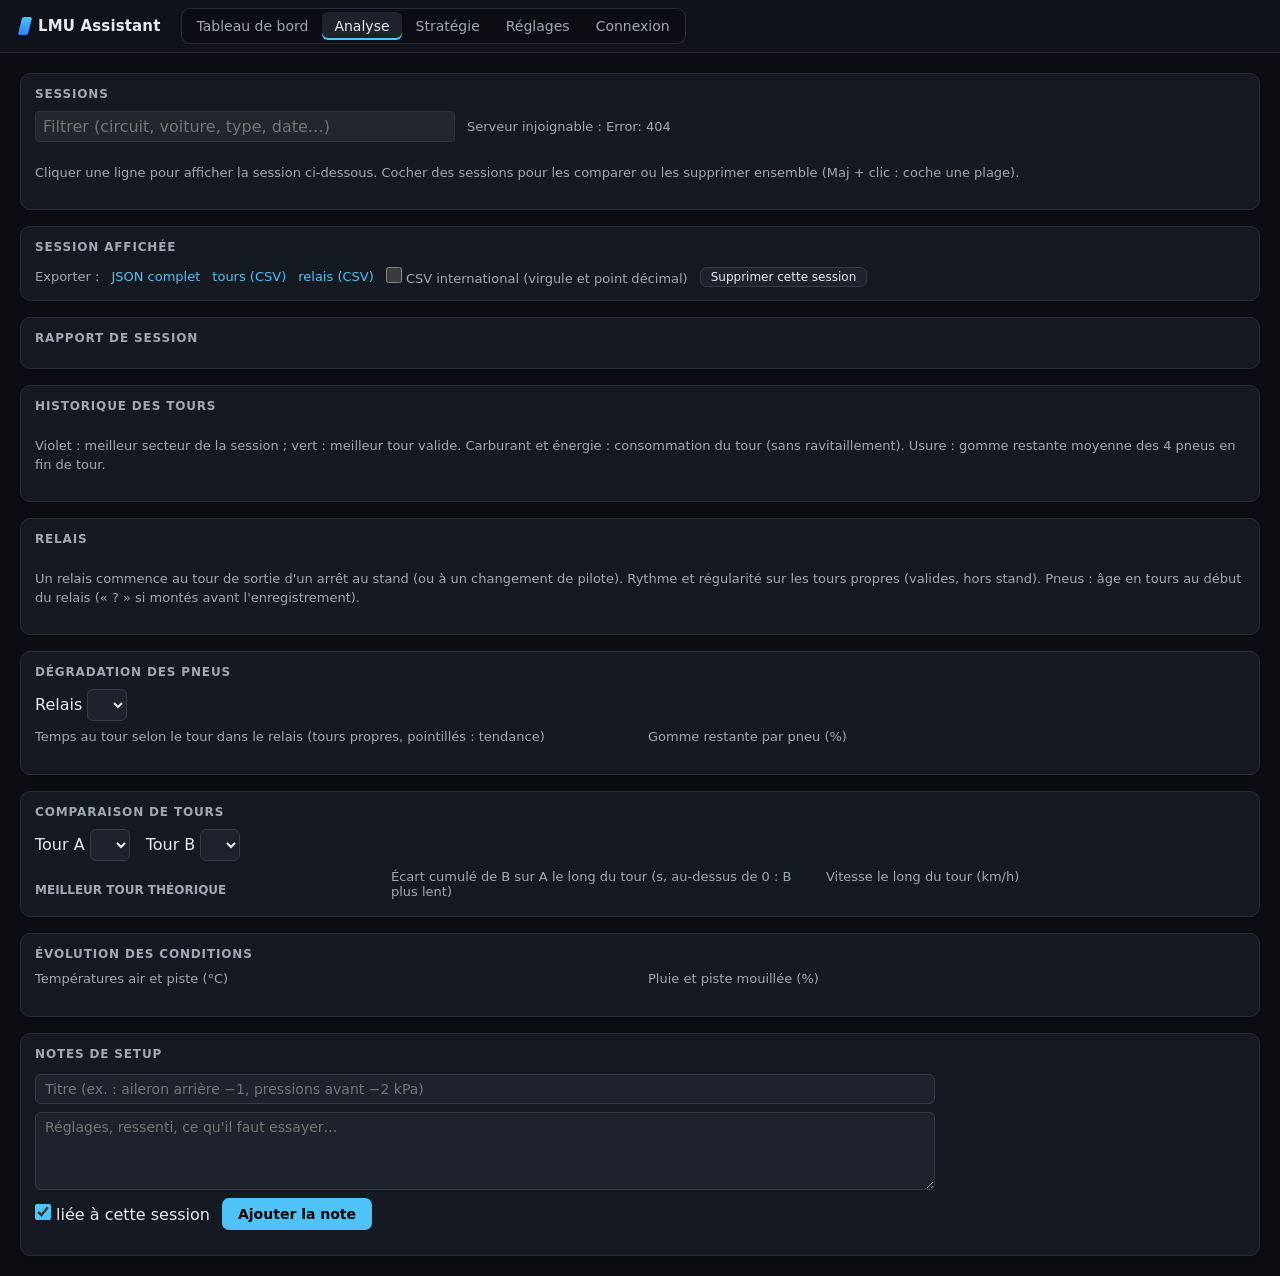
==== commit 45216508: "Pages : menu commun et interface plus moderne et lisible (#43) Même barre du haut sur toutes les pag" ====
--- a/web/analyse.html
+++ b/web/analyse.html
@@ -8,11 +8,14 @@
 </head>
 <body>
   <header class="topbar">
-    <a href="./" class="brand">LMU Assistant</a>
-    <span class="nav-current">Analyse hors course</span>
-    <a href="./" class="nav-link">Tableau de bord</a>
-    <a href="strategie.html">Stratégie</a>
-    <a href="settings.html">Réglages overlay</a>
+    <a href="./" class="brand" title="Tableau de bord"><span class="brand-mark" aria-hidden="true"></span>LMU Assistant</a>
+    <nav class="appnav" aria-label="Pages">
+      <a href="./" title="Widgets en direct">Tableau de bord</a>
+      <a href="analyse.html" title="Historique des tours et analyse hors course" aria-current="page">Analyse</a>
+      <a href="strategie.html" title="Planificateur de stratégie">Stratégie</a>
+      <a href="settings.html" title="Réglages de l'overlay et des widgets">Réglages</a>
+      <a href="connect.html" title="Ouvrir sur une tablette ou un téléphone">Connexion</a>
+    </nav>
   </header>
 
   <main class="analyse">
--- a/web/style.css
+++ b/web/style.css
@@ -1,24 +1,44 @@
+/* Couleurs communes. Les widgets de l'overlay ont leurs propres fonds (body.overlay, plus bas). */
 :root {
-  --bg: #0f1115;
-  --panel: #1a1d24;
+  --bg: #0b0d12;
+  --panel: #151922;
+  --panel-2: #1d222d;   /* blocs dans une carte, champs de saisie */
+  --border: #272d39;
   --text: #e8eaed;
-  --muted: #9aa0a6;
+  --muted: #a0a8b4;
   --accent: #4fc3f7;
   --ok: #66bb6a;
   --warn: #ffb74d;
   --bad: #ef5350;
+  --radius: 10px;
+  color-scheme: dark;
 }
 * { box-sizing: border-box; }
-body { margin: 0; font-family: system-ui, sans-serif; background: var(--bg); color: var(--text); }
-.topbar { display: flex; gap: 12px; align-items: center; padding: 10px 16px; background: var(--panel); }
-.status { font-size: 12px; padding: 2px 8px; border-radius: 10px; background: var(--warn); color: #000; }
-.status.on { background: var(--ok); }
+body { margin: 0; font-family: "Segoe UI Variable Text", "Segoe UI", Inter, system-ui, sans-serif; background: var(--bg); color: var(--text);
+  -webkit-font-smoothing: antialiased; }
 [hidden] { display: none !important; }
-.topbar { flex-wrap: wrap; }
-.topbar a { color: var(--text); text-decoration: none; }
-.topbar .nav-link { margin-left: auto; font-size: 14px; color: var(--accent); }
-.topbar .nav-link ~ a { font-size: 14px; color: var(--accent); }
-.nav-current { color: var(--muted); }
+a { color: var(--accent); }
+
+/* Barre du haut commune à toutes les pages : marque, menu des pages, état de la connexion (tableau de bord) */
+.topbar { position: sticky; top: 0; z-index: 20; display: flex; flex-wrap: wrap; gap: 6px 20px; align-items: center; min-height: 52px;
+  padding: 8px 20px; background: rgba(17, 20, 27, 0.92); border-bottom: 1px solid var(--border);
+  -webkit-backdrop-filter: blur(8px); backdrop-filter: blur(8px); }
+.topbar a { text-decoration: none; }
+.topbar .brand { display: inline-flex; align-items: center; gap: 8px; color: var(--text); font-weight: 700; font-size: 15px; letter-spacing: 0.01em; white-space: nowrap; }
+.brand-mark { width: 10px; height: 18px; border-radius: 2px; background: linear-gradient(180deg, var(--accent), #2f80ff); transform: skewX(-14deg); }
+.appnav { display: flex; gap: 2px; padding: 3px; background: var(--bg); border: 1px solid var(--border); border-radius: 9px;
+  overflow-x: auto; scrollbar-width: none; max-width: 100%; }
+.appnav::-webkit-scrollbar { display: none; }
+.appnav a { padding: 6px 12px; border-radius: 6px; color: var(--muted); font-size: 14px; font-weight: 500; white-space: nowrap;
+  transition: background 0.15s, color 0.15s; }
+.appnav a:hover { color: var(--text); background: var(--panel-2); }
+.appnav a[aria-current="page"] { color: var(--text); background: var(--panel-2); box-shadow: inset 0 -2px 0 var(--accent); }
+.appnav a:focus-visible, .topbar .brand:focus-visible { outline: 2px solid var(--accent); outline-offset: 1px; }
+.topbar-info { display: flex; align-items: center; gap: 10px; min-width: 0; margin-left: auto; font-size: 13px; color: var(--muted); }
+.topbar-info .session { overflow: hidden; text-overflow: ellipsis; white-space: nowrap; }
+.status { flex: none; font-size: 12px; font-weight: 600; padding: 3px 10px 3px 8px; border-radius: 999px; background: rgba(255, 183, 77, 0.15); color: var(--warn); }
+.status::before { content: ""; display: inline-block; width: 7px; height: 7px; margin-right: 6px; border-radius: 50%; background: currentColor; vertical-align: 1px; }
+.status.on { background: rgba(102, 187, 106, 0.15); color: var(--ok); }
 .widgets { display: grid; grid-template-columns: repeat(auto-fill, minmax(220px, 1fr)); gap: 12px; padding: 16px; }
 .widget { background: var(--panel); border-radius: 8px; padding: 12px 14px; min-width: 0; }
 .widget h2 { margin: 0 0 6px; font-size: 13px; font-weight: 600; color: var(--muted); text-transform: uppercase; }
@@ -60,8 +80,6 @@
 .temps .none { background: #3a3f48; color: var(--muted); }
 .tyre-info { display: flex; justify-content: space-between; gap: 4px; margin-top: 3px; font-size: 13px; white-space: nowrap; }
 .tyre-info .alert { color: var(--warn); font-weight: 600; }
-.tyre-brake { display: flex; justify-content: space-between; gap: 4px; margin-top: 2px; font-size: 13px; color: var(--muted); white-space: nowrap; }
-.tyre-brake .brake-temp { font-size: 13px; }
 
 .brakes { display: grid; grid-template-columns: repeat(2, minmax(0, 1fr)); gap: 6px; font-variant-numeric: tabular-nums; }
 .brake { background: #22262e; border-radius: 4px; padding: 4px 6px; display: flex; flex-direction: column; }
@@ -268,9 +286,6 @@
 .settings input[type="number"], .settings input[type="text"], .settings select { width: 100%; max-width: 110px; background: #22262e; color: var(--text); border: 1px solid #333; border-radius: 4px; padding: 4px 6px; }
 .settings select { width: auto; max-width: none; }
 .settings td.opa { white-space: nowrap; }
-.settings .tyre-ranges table { width: auto; margin-top: 4px; border-collapse: collapse; }
-.settings .tyre-ranges td { padding: 2px 8px 2px 0; white-space: nowrap; }
-.settings .tyre-ranges input[type="number"] { width: 70px; }
 .settings td.cols { font-size: 13px; }
 .settings td.cols label { display: block; white-space: nowrap; }
 .settings .col-item { display: flex; align-items: center; gap: 2px; }
@@ -285,7 +300,7 @@
 .settings button.reset { background: none; color: var(--muted); padding: 0 4px; font-weight: 400; font-size: 15px; }
 .settings button.reset:hover { color: var(--accent); }
 .opacity-global { display: flex; flex-wrap: wrap; gap: 4px 24px; }
-.settings input#inputs-trace, .settings input#laptime-avg-laps, .settings input#brake-overheat, .settings input#pit-loss { width: 70px; }
+.settings input#inputs-trace, .settings input#laptime-avg-laps, .settings input#tyre-temp-min, .settings input#tyre-temp-max, .settings input#brake-overheat, .settings input#pit-loss { width: 70px; }
 .settings label { display: inline-flex; gap: 6px; align-items: center; margin: 4px 16px 4px 0; }
 .settings button { background: var(--accent); color: #000; border: 0; border-radius: 4px; padding: 8px 16px; font-weight: 600; cursor: pointer; }
 .settings .actions { display: flex; gap: 12px; align-items: center; }
@@ -314,7 +329,6 @@
 .data td.muted { color: var(--muted); text-align: left; }
 .data .tags { text-align: left; }
 .data .tags span { display: inline-block; margin-right: 3px; padding: 0 4px; border-radius: 3px; background: #333; color: var(--text); font-size: 11px; }
-.topbar .brand { font-weight: 700; }
 .data i.dot, .legend i, .tip i { display: inline-block; width: 9px; height: 9px; border-radius: 2px; margin-right: 5px; }
 .charts { display: grid; grid-template-columns: repeat(auto-fit, minmax(340px, 1fr)); gap: 16px; }
 .charts figure { margin: 0; min-width: 0; }
@@ -378,11 +392,79 @@
 .urls a { color: var(--accent); }
 .hint { color: var(--muted); font-size: 13px; }
 
-/* Téléphone : marges et chiffres un peu plus compacts */
+
+/* ===== Pages (tableau de bord, analyse, stratégie, réglages, connexion) : cartes, formulaires, boutons communs.
+   Tout est limité à body:not(.overlay) ou aux pages hors overlay : les fenêtres de l'overlay course gardent leur style. */
+body:not(.overlay) .widgets { gap: 12px; padding: 16px; }
+body:not(.overlay) .widget { border: 1px solid var(--border); border-radius: var(--radius); padding: 13px 14px;
+  box-shadow: 0 1px 2px rgba(0, 0, 0, 0.25); }
+body:not(.overlay) .widget h2 { margin: 0 0 10px; font-size: 12px; font-weight: 650; letter-spacing: 0.07em; color: var(--muted); }
+body:not(.overlay) dt { color: var(--muted); }
+.settings, .analyse, .connect { width: 100%; margin: 0 auto; padding: 20px; gap: 16px; }
+.settings { max-width: 1200px; }
+.analyse { max-width: 1400px; }
+.hint, .settings .hint { line-height: 1.5; }
+
+/* Champs de saisie */
+:is(.settings, .analyse) :is(input[type="number"], input[type="text"], input:not([type]), select, textarea) {
+  background: var(--panel-2); color: var(--text); border: 1px solid #353c49; border-radius: 6px; padding: 6px 9px; font: inherit;
+  font-size: 14px; transition: border-color 0.15s, box-shadow 0.15s; }
+:is(.settings, .analyse) :is(input, select, textarea):focus-visible { outline: none; border-color: var(--accent);
+  box-shadow: 0 0 0 3px rgba(79, 195, 247, 0.25); }
+:is(.settings, .analyse) input[type="checkbox"], :is(.settings, .analyse) input[type="range"] { accent-color: var(--accent); }
+:is(.settings, .analyse) input[type="checkbox"] { width: 16px; height: 16px; margin: 0; }
+
+/* Boutons */
+:is(.settings, .analyse) button { border-radius: 7px; padding: 8px 16px; font: inherit; font-size: 14px; font-weight: 600;
+  transition: filter 0.15s, background 0.15s; }
+:is(.settings, .analyse) button:hover:not(:disabled) { filter: brightness(1.1); }
+:is(.settings, .analyse) button:focus-visible { outline: 2px solid var(--accent); outline-offset: 2px; }
+.analyse button.secondary { background: var(--panel-2); border: 1px solid #353c49; }
+.settings button.reset { padding: 0 4px; }
+
+/* Réglages : un réglage par ligne, tableau des widgets aéré, bouton Enregistrer toujours visible en bas */
+.settings .widget > label { display: flex; flex-wrap: wrap; width: fit-content; max-width: 100%; margin: 0; padding: 5px 0; }
+.settings .widget > br { display: none; }
+.settings label input[type="number"] { flex: none; width: 90px; }
+.settings label input[type="text"] { flex: none; width: 140px; }
+.settings .widget table th { font-size: 12px; text-transform: uppercase; letter-spacing: 0.04em; border-bottom: 1px solid var(--border); padding: 6px; }
+.settings .widget table td { padding: 5px 6px; border-top: 1px solid var(--border); }
+.settings .widget table tr:first-child td { border-top: 0; }
+.settings .widget:has(> table) { overflow-x: auto; } /* tableau des widgets : défile sur écran étroit au lieu d'écraser les champs */
+.settings .widget table td input[type="number"] { min-width: 64px; }
+.settings .widget table tbody tr:hover td { background: rgba(255, 255, 255, 0.025); }
+.settings .opacity-global { padding: 4px 0 8px; margin-bottom: 4px; border-bottom: 1px solid var(--border); }
+.settings .actions { position: sticky; bottom: 0; z-index: 10; margin: 0 -20px; padding: 12px 20px;
+  background: linear-gradient(180deg, rgba(11, 13, 18, 0), var(--bg) 35%); }
+.settings .actions button { padding: 10px 24px; }
+
+/* Analyse et stratégie */
+.analyse .data th { font-size: 12px; text-transform: uppercase; letter-spacing: 0.04em; border-bottom-color: var(--border); }
+.analyse .data tbody tr:hover td { background: rgba(255, 255, 255, 0.03); }
+.report-card, .scenario { border: 1px solid var(--border); }
+.report-card { border-radius: 8px; padding: 10px 14px; }
+.strategy-form fieldset { border-color: var(--border); border-radius: 8px; padding: 10px 14px; }
+
+/* Connexion */
+.urls li.selected { background: var(--panel-2); }
+.connect .urls { word-break: normal; overflow-wrap: anywhere; }
+
+/* Tablette : la barre passe sur deux lignes (marque + état, puis le menu) */
+@media (max-width: 900px) {
+  .topbar { padding: 8px 12px; }
+  .topbar .appnav { order: 3; width: 100%; }
+  .topbar-info { margin-left: auto; }
+}
+/* Téléphone : une colonne de widgets, marges réduites */
 @media (max-width: 480px) {
-  .topbar { padding: 8px 12px; gap: 8px; }
-  .widgets { grid-template-columns: repeat(auto-fill, minmax(150px, 1fr)); gap: 8px; padding: 8px; }
-  .big { font-size: 26px; }
+  .topbar-info .session { display: none; }
+  .topbar .appnav { flex-wrap: wrap; }
+  .appnav a { padding: 6px 10px; font-size: 13px; }
+  body:not(.overlay) .widgets { grid-template-columns: minmax(0, 1fr); gap: 10px; padding: 10px; }
+  body:not(.overlay) .widget[data-widget] { grid-column: auto; }
+  .settings, .analyse, .connect { padding: 12px; }
+  .settings .actions { margin: 0 -12px; padding: 12px; }
+  .big { font-size: 28px; }
 }
 /* Liste des sessions (sélection multiple, comparaison) */
 .session-tools { display: flex; gap: 12px; align-items: center; flex-wrap: wrap; margin-bottom: 8px; }
